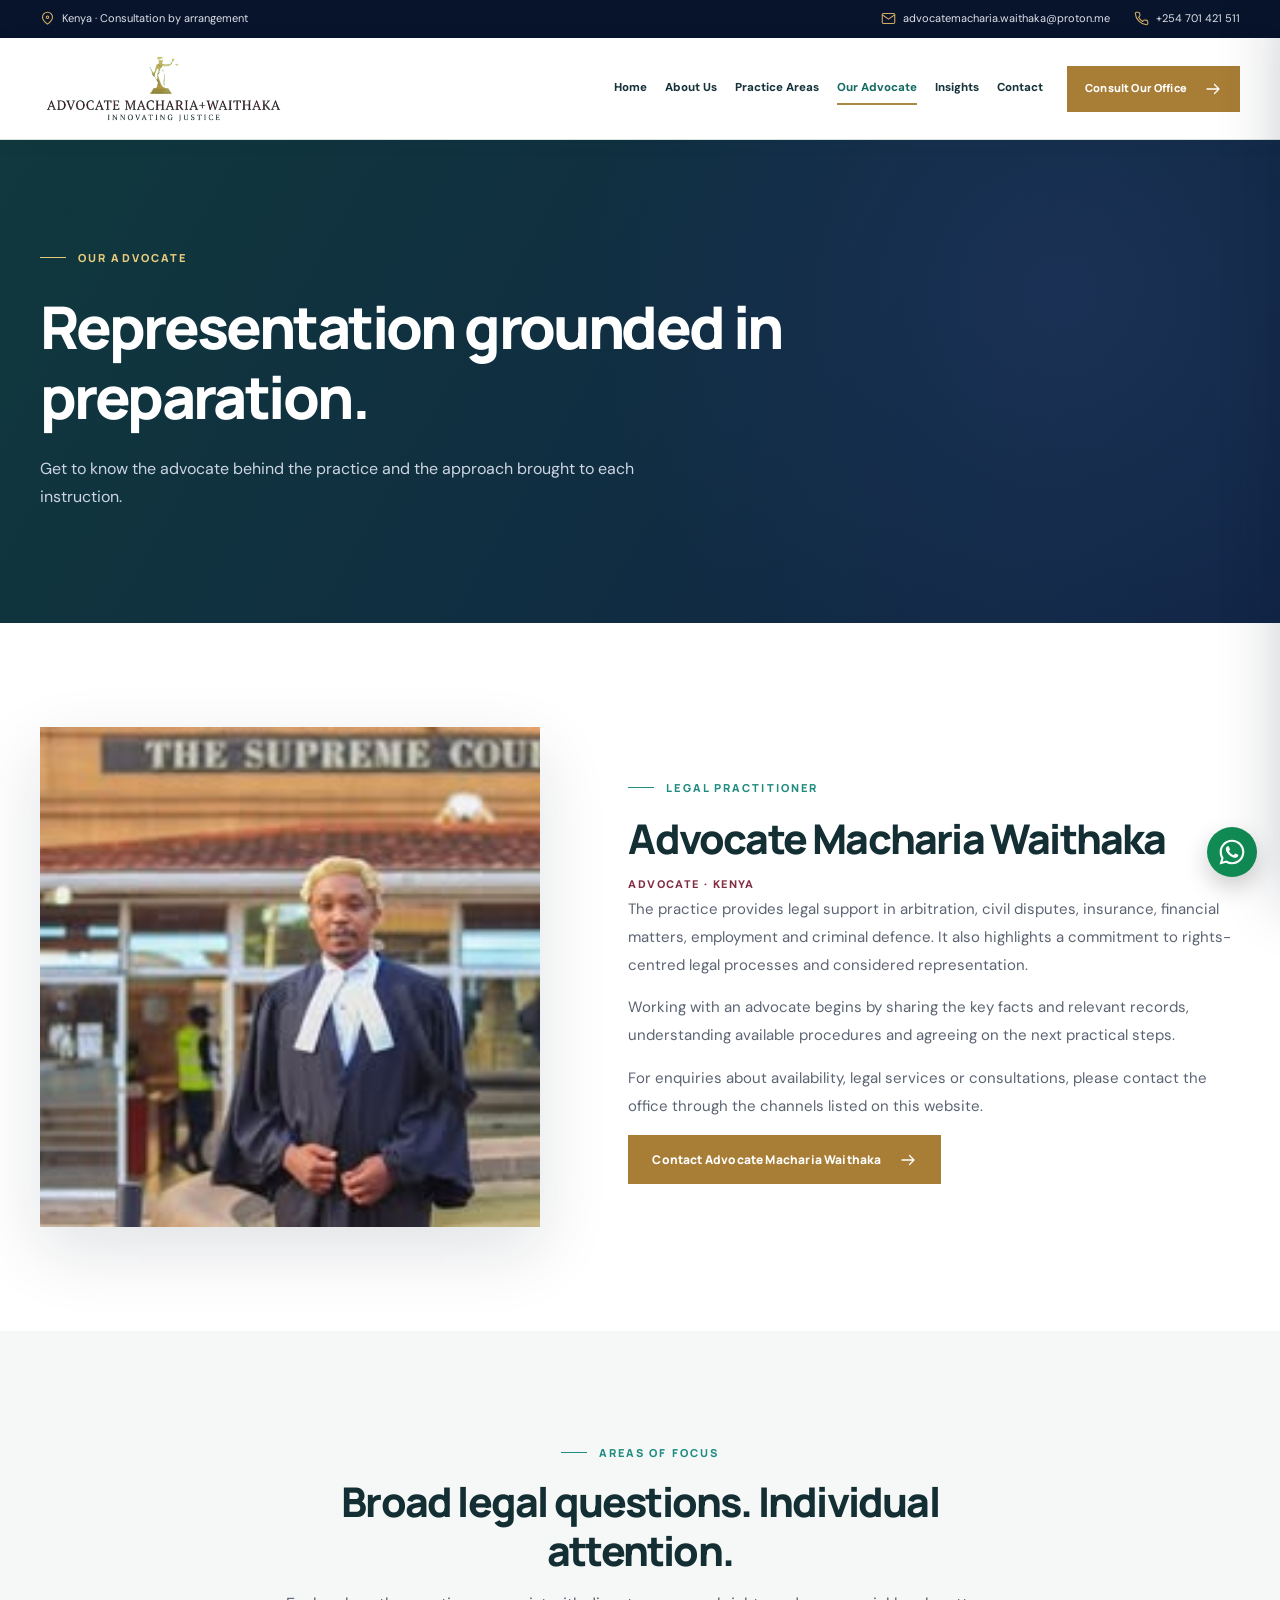
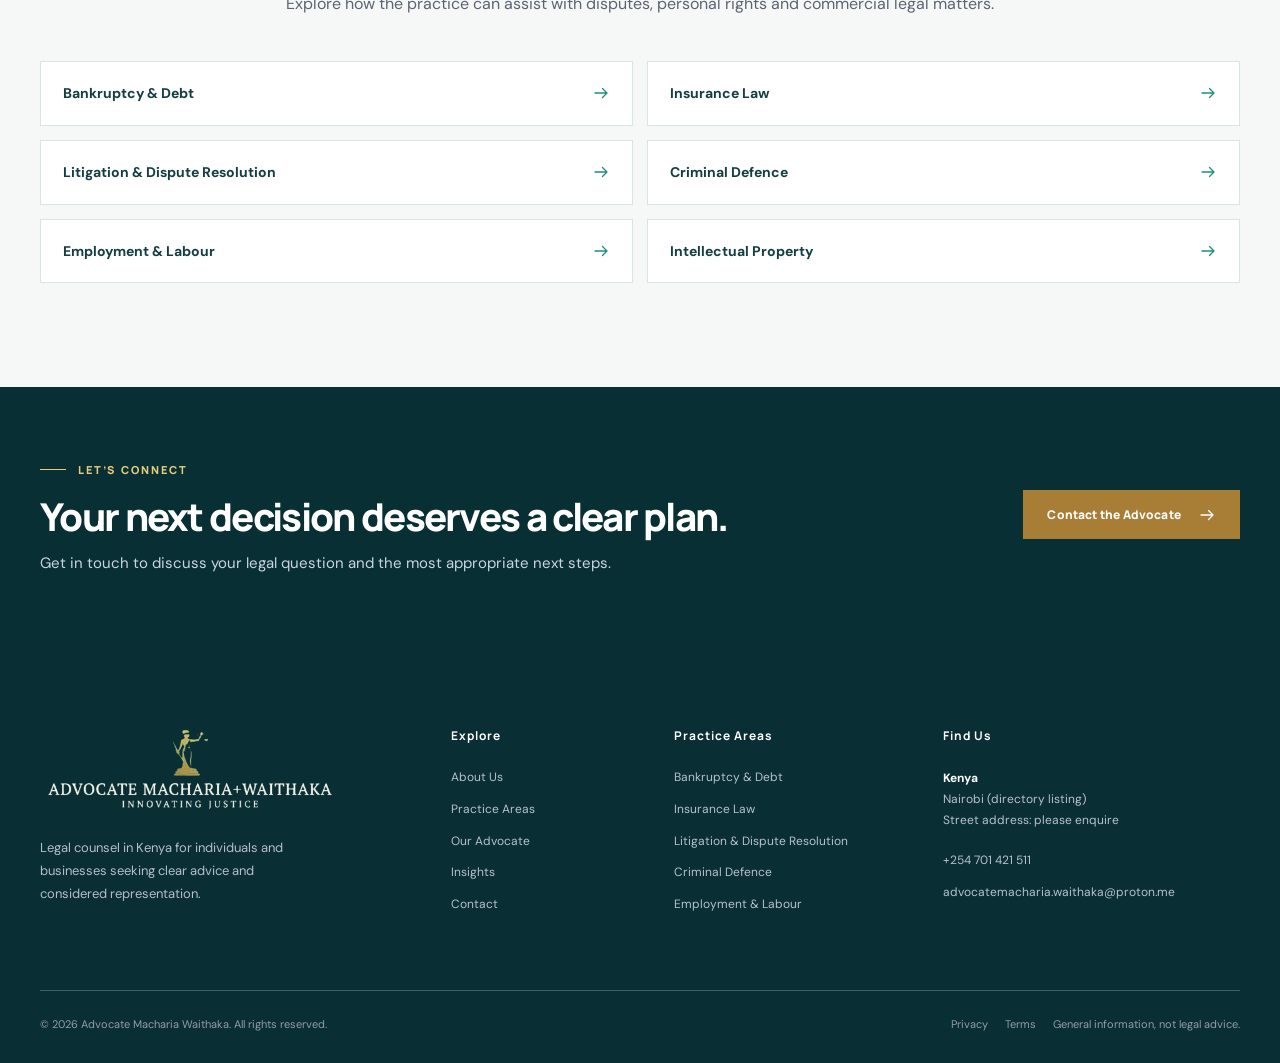
==== managing-partner/index.html @ bf0128fc "Launch Advocate Macharia Waithaka website" ====
<!doctype html>
<html lang="en-KE"><head><title>Our Advocate | Advocate Macharia Waithaka</title><meta charset="utf-8"/><meta content="width=device-width, initial-scale=1" name="viewport"/><meta content="light" name="color-scheme"/><meta content="#081637" name="theme-color"/><link href="/assets/favicon.png" rel="icon" type="image/png"/><link href="https://fonts.googleapis.com" rel="preconnect"/><link crossorigin="" href="https://fonts.gstatic.com" rel="preconnect"/><link href="https://images.pexels.com" rel="preconnect"/><link href="/assets/site.css" rel="stylesheet"/><script defer="" src="/assets/site.js"></script><meta content="Meet Advocate Macharia Waithaka and explore the approach to legal representation and client enquiries in Kenya." name="description"/><meta content="index,follow,max-image-preview:large" name="robots"/><meta content="website" property="og:type"/><meta content="Advocate Macharia Waithaka" property="og:site_name"/><meta content="Our Advocate | Advocate Macharia Waithaka" property="og:title"/><meta content="Meet Advocate Macharia Waithaka and explore the approach to legal representation and client enquiries in Kenya." property="og:description"/><meta content="https://advocate-macharia-waithaka.vercel.app/managing-partner/" property="og:url"/><meta content="https://advocate-macharia-waithaka.vercel.app/assets/macharia-logo-white-4k.jpg" property="og:image"/><meta content="summary_large_image" name="twitter:card"/><link href="https://advocate-macharia-waithaka.vercel.app/managing-partner/" rel="canonical"/><script type="application/ld+json">{"@context": "https://schema.org", "@type": "LegalService", "name": "Advocate Macharia Waithaka", "url": "https://advocate-macharia-waithaka.vercel.app/", "image": "https://advocate-macharia-waithaka.vercel.app/assets/macharia-logo-white-4k.jpg", "telephone": "+254701421511", "email": "advocatemacharia.waithaka@proton.me", "areaServed": {"@type": "Country", "name": "Kenya"}, "address": {"@type": "PostalAddress", "addressLocality": "Nairobi", "addressCountry": "KE"}, "hasOfferCatalog": {"@type": "OfferCatalog", "name": "Legal Services", "itemListElement": [{"@type": "OfferCatalog", "name": "Bankruptcy & Debt"}, {"@type": "OfferCatalog", "name": "Insurance Law"}, {"@type": "OfferCatalog", "name": "Litigation & Dispute Resolution"}, {"@type": "OfferCatalog", "name": "Criminal Defence"}, {"@type": "OfferCatalog", "name": "Employment & Labour"}, {"@type": "OfferCatalog", "name": "Intellectual Property"}]}}</script></head><body><a class="skip-link" href="#main">Skip to content</a>
<div class="topbar"><div class="container topbar-inner"><span class="topbar-address"><svg aria-hidden="true" fill="none" height="18" stroke="currentColor" stroke-linecap="round" stroke-linejoin="round" stroke-width="1.7" viewbox="0 0 24 24" width="18"><path d="M20 10c0 5-8 11-8 11S4 15 4 10a8 8 0 1 1 16 0Z"></path><circle cx="12" cy="10" r="2"></circle></svg> Kenya · Consultation by arrangement</span><div class="topbar-links"><a href="mailto:advocatemacharia.waithaka@proton.me"><svg aria-hidden="true" fill="none" height="18" stroke="currentColor" stroke-linecap="round" stroke-linejoin="round" stroke-width="1.7" viewbox="0 0 24 24" width="18"><rect height="16" rx="2" width="20" x="2" y="4"></rect><path d="m2 6 10 7L22 6"></path></svg> advocatemacharia.waithaka@proton.me</a><a href="tel:+254701421511"><svg aria-hidden="true" fill="none" height="18" stroke="currentColor" stroke-linecap="round" stroke-linejoin="round" stroke-width="1.7" viewbox="0 0 24 24" width="18"><path d="M22 16.9v3a2 2 0 0 1-2.2 2A19.5 19.5 0 0 1 2.1 4.2 2 2 0 0 1 4 2h3a2 2 0 0 1 2 1.7l.5 3a2 2 0 0 1-.6 1.8l-1.6 1.6a16 16 0 0 0 6.6 6.6l1.6-1.6a2 2 0 0 1 1.8-.6l3 .5a2 2 0 0 1 1.7 2Z"></path></svg> +254 701 421 511</a></div></div></div>
<header class="nav-shell"><div class="container nav-inner"><a aria-label="Advocate Macharia Waithaka home" class="brand" href="/"><img alt="Advocate Macharia Waithaka logo" height="1215" src="/assets/macharia-logo-transparent-4k.png" width="3840"/></a><nav aria-label="Main navigation" class="nav-links"><a class="nav-link" href="/">Home</a><a class="nav-link" href="/about/">About Us</a><a class="nav-link" href="/practice-areas/">Practice Areas</a><a aria-current="page" class="nav-link active" href="/managing-partner/">Our Advocate</a><a class="nav-link" href="/insights/">Insights</a><a class="nav-link" href="/contact/">Contact</a></nav><a class="btn btn-gold nav-cta" href="/contact/">Consult Our Office <svg aria-hidden="true" fill="none" height="18" stroke="currentColor" stroke-linecap="round" stroke-linejoin="round" stroke-width="1.7" viewbox="0 0 24 24" width="18"><path d="M4 12h16M14 6l6 6-6 6"></path></svg></a><button aria-controls="mobile-panel" aria-expanded="false" aria-label="Open menu" class="menu-open" data-mobile-open="" type="button"><svg aria-hidden="true" fill="none" height="24" stroke="currentColor" stroke-linecap="round" stroke-linejoin="round" stroke-width="1.7" viewbox="0 0 24 24" width="24"><path d="M3 6h18M3 12h18M3 18h18"></path></svg></button></div></header>
<div class="mobile-backdrop" id="mobile-backdrop"></div><nav aria-hidden="true" aria-label="Mobile navigation" class="mobile-panel" id="mobile-panel" inert=""><div class="mobile-head"><img alt="Advocate Macharia Waithaka logo" height="1215" src="/assets/macharia-logo-transparent-4k.png" width="3840"/><button aria-label="Close menu" data-mobile-close="" type="button">×</button></div><div class="mobile-links"><a class="" href="/">Home</a><a class="" href="/about/">About Us</a><a class="" href="/practice-areas/">Practice Areas</a><a aria-current="page" class="active" href="/managing-partner/">Our Advocate</a><a class="" href="/insights/">Insights</a><a class="" href="/contact/">Contact</a></div><a class="btn btn-gold mobile-cta" href="/contact/">Request a Consultation <svg aria-hidden="true" fill="none" height="18" stroke="currentColor" stroke-linecap="round" stroke-linejoin="round" stroke-width="1.7" viewbox="0 0 24 24" width="18"><path d="M4 12h16M14 6l6 6-6 6"></path></svg></a></nav><main id="main"><section class="page-hero"><div class="container"><span class="eyebrow eyebrow-light">OUR ADVOCATE</span><h1>Representation grounded in preparation.</h1><p>Get to know the advocate behind the practice and the approach brought to each instruction.</p></div></section>
<section class="section"><div class="container profile-layout"><div class="profile-photo"><img alt="Advocate Macharia Waithaka in court attire at the Supreme Court of Kenya" height="198" loading="lazy" src="/assets/advocate-court.jpg" width="200"/></div><div class="profile-body"><span class="eyebrow">LEGAL PRACTITIONER</span><h2>Advocate Macharia Waithaka</h2><span class="profile-role">ADVOCATE · KENYA</span><p>The practice provides legal support in arbitration, civil disputes, insurance, financial matters, employment and criminal defence. It also highlights a commitment to rights-centred legal processes and considered representation.</p><p>Working with an advocate begins by sharing the key facts and relevant records, understanding available procedures and agreeing on the next practical steps.</p><p>For enquiries about availability, legal services or consultations, please contact the office through the channels listed on this website.</p><a class="btn btn-gold" href="/contact/">Contact Advocate Macharia Waithaka <svg aria-hidden="true" fill="none" height="18" stroke="currentColor" stroke-linecap="round" stroke-linejoin="round" stroke-width="1.7" viewbox="0 0 24 24" width="18" xmlns="http://www.w3.org/2000/svg"><path d="M4 12h16M14 6l6 6-6 6"></path></svg></a></div></div></section>
<section class="section cream"><div class="container"><div class="section-heading centered"><span class="eyebrow">AREAS OF FOCUS</span><h2>Broad legal questions. Individual attention.</h2><p>Explore how the practice can assist with disputes, personal rights and commercial legal matters.</p></div><div class="service-pills"><a href="/practice-areas/#debt">Bankruptcy &amp; Debt <svg aria-hidden="true" fill="none" height="18" stroke="currentColor" stroke-linecap="round" stroke-linejoin="round" stroke-width="1.7" viewbox="0 0 24 24" width="18" xmlns="http://www.w3.org/2000/svg"><path d="M4 12h16M14 6l6 6-6 6"></path></svg></a><a href="/practice-areas/#insurance">Insurance Law <svg aria-hidden="true" fill="none" height="18" stroke="currentColor" stroke-linecap="round" stroke-linejoin="round" stroke-width="1.7" viewbox="0 0 24 24" width="18" xmlns="http://www.w3.org/2000/svg"><path d="M4 12h16M14 6l6 6-6 6"></path></svg></a><a href="/practice-areas/#litigation">Litigation &amp; Dispute Resolution <svg aria-hidden="true" fill="none" height="18" stroke="currentColor" stroke-linecap="round" stroke-linejoin="round" stroke-width="1.7" viewbox="0 0 24 24" width="18" xmlns="http://www.w3.org/2000/svg"><path d="M4 12h16M14 6l6 6-6 6"></path></svg></a><a href="/practice-areas/#criminal">Criminal Defence <svg aria-hidden="true" fill="none" height="18" stroke="currentColor" stroke-linecap="round" stroke-linejoin="round" stroke-width="1.7" viewbox="0 0 24 24" width="18" xmlns="http://www.w3.org/2000/svg"><path d="M4 12h16M14 6l6 6-6 6"></path></svg></a><a href="/practice-areas/#employment">Employment &amp; Labour <svg aria-hidden="true" fill="none" height="18" stroke="currentColor" stroke-linecap="round" stroke-linejoin="round" stroke-width="1.7" viewbox="0 0 24 24" width="18" xmlns="http://www.w3.org/2000/svg"><path d="M4 12h16M14 6l6 6-6 6"></path></svg></a><a href="/practice-areas/#ip">Intellectual Property <svg aria-hidden="true" fill="none" height="18" stroke="currentColor" stroke-linecap="round" stroke-linejoin="round" stroke-width="1.7" viewbox="0 0 24 24" width="18" xmlns="http://www.w3.org/2000/svg"><path d="M4 12h16M14 6l6 6-6 6"></path></svg></a></div></div></section></main><section class="closing"><div class="container closing-inner"><div><span class="eyebrow eyebrow-light">LET’S CONNECT</span><h2>Your next decision deserves a clear plan.</h2><p>Get in touch to discuss your legal question and the most appropriate next steps.</p></div><a class="btn btn-gold" href="/contact/">Contact the Advocate <svg aria-hidden="true" fill="none" height="18" stroke="currentColor" stroke-linecap="round" stroke-linejoin="round" stroke-width="1.7" viewbox="0 0 24 24" width="18" xmlns="http://www.w3.org/2000/svg"><path d="M4 12h16M14 6l6 6-6 6"></path></svg></a></div></section>
<footer class="site-footer"><div class="container"><div class="footer-grid"><div class="footer-about"><a class="footer-logo" href="/"><img alt="Advocate Macharia Waithaka logo" height="1215" loading="lazy" src="/assets/macharia-logo-footer-transparent-4k.png" width="3840"/></a><p>Legal counsel in Kenya for individuals and businesses seeking clear advice and considered representation.</p></div><div><h3>Explore</h3><div class="footer-links"><a href="/about/">About Us</a><a href="/practice-areas/">Practice Areas</a><a href="/managing-partner/">Our Advocate</a><a href="/insights/">Insights</a><a href="/contact/">Contact</a></div></div><div><h3>Practice Areas</h3><div class="footer-links"><a href="/practice-areas/#debt">Bankruptcy &amp; Debt</a><a href="/practice-areas/#insurance">Insurance Law</a><a href="/practice-areas/#litigation">Litigation &amp; Dispute Resolution</a><a href="/practice-areas/#criminal">Criminal Defence</a><a href="/practice-areas/#employment">Employment &amp; Labour</a></div></div><div><h3>Find Us</h3><address><strong>Kenya</strong><br/>Nairobi (directory listing)<br/>Street address: please enquire</address><div class="footer-links footer-contact"><a href="tel:+254701421511">+254 701 421 511</a><a href="mailto:advocatemacharia.waithaka@proton.me">advocatemacharia.waithaka@proton.me</a></div></div></div><div class="footer-bottom"><span>© 2026 Advocate Macharia Waithaka. All rights reserved.</span><div><a href="/privacy/">Privacy</a><a href="/terms/">Terms</a><span>General information, not legal advice.</span></div></div></div></footer>
<button aria-label="Back to top" class="scroll-top" title="Back to top" type="button">↑</button><a aria-label="Chat with Advocate Macharia Waithaka on WhatsApp at +254 701 421 511" class="floating-whatsapp" href="https://wa.me/254701421511?text=Hello%20Advocate%20Macharia%20Waithaka%2C%20I%20would%20like%20to%20enquire%20about%20legal%20services." rel="noopener noreferrer" target="_blank" title="Chat on WhatsApp"><svg aria-hidden="true" focusable="false" role="img" viewbox="0 0 32 32" xmlns="http://www.w3.org/2000/svg"><path d="M16 .8C7.61.8.8 7.59.8 15.98c0 2.69.7 5.31 2.03 7.62L.7 31.3l7.91-2.08a15.15 15.15 0 0 0 7.37 1.88h.01c8.38 0 15.2-6.82 15.2-15.2 0-4.06-1.58-7.88-4.46-10.76A15.07 15.07 0 0 0 16 .8Zm0 27.73a12.54 12.54 0 0 1-6.39-1.75l-.46-.27-4.7 1.23 1.25-4.58-.3-.47a12.5 12.5 0 0 1-1.93-6.7C3.47 9.08 9.08 3.47 16 3.47a12.45 12.45 0 0 1 8.87 3.68 12.48 12.48 0 0 1 3.67 8.86c0 6.91-5.62 12.52-12.54 12.52Zm6.88-9.38c-.38-.19-2.23-1.1-2.58-1.23-.34-.13-.59-.19-.84.19s-.96 1.23-1.18 1.49-.44.29-.82.1a10.32 10.32 0 0 1-3.04-1.88 11.39 11.39 0 0 1-2.1-2.61c-.22-.38-.02-.58.16-.77.17-.17.38-.44.57-.66s.25-.38.38-.63.06-.47-.03-.66c-.1-.19-.85-2.04-1.16-2.8-.3-.74-.61-.64-.84-.65l-.71-.01c-.25 0-.66.1-1.01.47-.34.38-1.32 1.29-1.32 3.13s1.35 3.63 1.54 3.88c.19.25 2.65 4.04 6.42 5.66.9.39 1.61.62 2.16.79.91.29 1.74.25 2.4.15.73-.11 2.23-.91 2.55-1.79.32-.88.32-1.64.22-1.79-.1-.16-.35-.25-.72-.44Z" fill="currentColor"></path></svg><span aria-hidden="true" class="whatsapp-tooltip">WhatsApp Us</span></a></body></html>
---- assets/site.css ----
@import url('https://fonts.googleapis.com/css2?family=DM+Sans:wght@400;500;600;700&family=Manrope:wght@400;500;600;700;800&display=swap');
:root{--navy:#10383d;--navy-deep:#082f33;--navy-soft:#15464a;--gold:#238f84;--gold-light:#e0bf6f;--red:#822d43;--ink:#17333b;--body:#5c6473;--line:#E9E1E4;--cream:#f3f8f6;--white:#fff;--shadow:0 24px 65px rgba(11,22,44,.12)}
*,*::before,*::after{box-sizing:border-box}html{scroll-behavior:smooth;scroll-padding-top:110px}body{margin:0;background:#fff;color:var(--ink);font:400 15px/1.78 'DM Sans',Arial,sans-serif;-webkit-font-smoothing:antialiased}body.nav-open{overflow:hidden}img{max-width:100%;display:block}button,input,textarea,select{font:inherit}button{cursor:pointer}a{color:inherit;text-decoration:none}::selection{background:#F1D5DC;color:#091637}:focus-visible{outline:3px solid #b19351;outline-offset:4px}.container{width:min(100% - 72px,1200px);margin-inline:auto}.skip-link{position:absolute;top:-100px;left:10px;z-index:1000;color:#fff;background:var(--navy);padding:9px 17px}.skip-link:focus{top:8px}h1,h2,h3,h4,p{margin-top:0}h1,h2,h3{font-family:Manrope,Arial,sans-serif;letter-spacing:-.044em;line-height:1.2}h1{font-size:clamp(44px,5.1vw,74px);font-weight:800}h2{font-size:clamp(30px,3.2vw,48px);font-weight:800}h3{font-size:clamp(17px,1.65vw,23px)}p{color:var(--body)}.centered{text-align:center}.section{padding:104px 0}.cream{background:var(--cream)}.section-heading{margin-bottom:42px;max-width:770px}.section-heading.centered{margin-inline:auto}.section-heading h2{margin:15px 0 15px}.section-heading p{margin:0;font-size:16px;line-height:1.78}.eyebrow{display:inline-flex;align-items:center;gap:12px;color:var(--gold);font-size:11px;font-family:Manrope,Arial,sans-serif;font-weight:800;letter-spacing:2.1px;text-transform:uppercase;line-height:1.55}.eyebrow::before{content:"";width:26px;flex:0 0 26px;height:1px;background:currentColor}.eyebrow-light{color:var(--gold-light)}.accent-line{width:57px;height:3px;background:var(--gold);margin:24px 0}.btn{display:inline-flex;align-items:center;justify-content:center;gap:17px;padding:14px 23px;min-height:49px;font-size:12px;font-weight:800;letter-spacing:.015em;font-family:Manrope,Arial,sans-serif;line-height:1.3;text-align:center;border:1px solid transparent;transition:background .2s,transform .2s,border-color .2s;white-space:normal}.btn:hover{transform:translateY(-2px)}.btn svg{flex:none}.btn-gold{background:#822d43;border-color:#822d43;color:#fff}.btn-gold:hover{background:#612339;border-color:#612339;color:#fff}.btn-navy{color:#fff;background:var(--navy);border-color:var(--navy)}.btn-navy:hover{background:#183766}.btn-outline{border-color:#fff9;color:#fff;background:#ffffff08}.btn-outline:hover{background:#ffffff1d}.text-link{display:inline-flex;align-items:center;gap:13px;color:#061945;font-size:12px;font-weight:800;font-family:Manrope,Arial,sans-serif;border-bottom:1px solid var(--gold);padding-bottom:6px}.text-link:hover{color:#822d43}.text-link svg{width:16px}.section-action{margin-top:38px}
/* Reference site navigation: restrained utility bar, white main navigation */
.topbar{background:#07142b;color:#e0e2ea;font-size:11px}.topbar-inner{min-height:38px;display:flex;justify-content:space-between;align-items:center;gap:18px}.topbar-address,.topbar-links,.topbar-links a{display:inline-flex;align-items:center;gap:7px}.topbar svg{height:15px;width:15px;color:#d5ac64}.topbar-links{gap:24px}.topbar-links a:hover{color:#d5ac64}.nav-shell{position:sticky;top:0;background:#fff;z-index:80;box-shadow:0 2px 20px #10383d0e}.nav-inner{min-height:101px;display:flex;align-items:center;gap:24px}.brand{display:flex;align-items:center;flex:0 0 260px;width:260px}.brand img{width:260px;height:auto;max-height:80px;object-fit:contain}.nav-links{display:flex;gap:18px;margin-left:auto;align-items:center}.nav-link{font-size:11.5px;font-weight:800;color:#17333b;white-space:nowrap;position:relative;padding:12px 0}.nav-link::after{content:"";position:absolute;bottom:6px;left:0;right:100%;height:2px;background:var(--gold);transition:right .2s}.nav-link.active::after,.nav-link:hover::after{right:0}.nav-link.active{color:#822d43}.nav-cta{padding:13px 17px;min-height:44px;white-space:nowrap;font-size:11px}.menu-open{display:none;background:transparent;border:1px solid #e3e3e3;color:var(--navy);width:44px;height:44px;align-items:center;justify-content:center;margin-left:auto}.mobile-backdrop{position:fixed;inset:0;background:#07142bb3;z-index:85;visibility:hidden;opacity:0;transition:opacity .2s,visibility .2s}.mobile-backdrop.visible{opacity:1;visibility:visible}.mobile-panel{position:fixed;right:0;top:0;bottom:0;z-index:90;display:block;width:min(89vw,380px);padding:24px;background:white;overflow-y:auto;transform:translateX(105%);box-shadow:-15px 0 60px #07142b3d;transition:transform .23s}.mobile-panel.open{transform:translateX(0)}.mobile-head{display:flex;align-items:center;justify-content:space-between;gap:12px;padding-bottom:25px;border-bottom:1px solid var(--line)}.mobile-head img{width:175px;height:auto}.mobile-head button{background:#F7EFF1;border:0;color:var(--navy);font-size:26px;line-height:1;width:39px;height:39px}.mobile-links{display:flex;flex-direction:column;margin:14px 0 27px}.mobile-links a{padding:13px 3px;border-bottom:1px solid #efeee9;font-size:14px;font-weight:700}.mobile-cta{width:100%}
/* Full-bleed image, overlaid text: matches original Were reference hero */
.hero{min-height:665px;background:#07152c;color:#fff;position:relative;isolation:isolate;display:flex;align-items:center;overflow:hidden}.hero::before{content:"";position:absolute;z-index:-2;inset:0;background-image:linear-gradient(90deg,rgba(5,14,32,.98) 0%,rgba(6,16,36,.94) 31%,rgba(7,19,41,.79) 57%,rgba(5,14,31,.15) 100%),var(--hero-image);background-position:center;background-size:cover}.hero::after{content:"";position:absolute;z-index:-1;inset:0;background:linear-gradient(0deg,rgba(4,12,30,.39),transparent 24%)}.hero-inner{width:min(100% - 72px,1200px);padding:88px 0 119px}.hero-copy{max-width:725px}.hero h1{color:#fff;margin:24px 0 27px;line-height:1.15}.hero h1 em{color:var(--gold-light);font-style:normal}.hero-copy p{color:#d7dce6;max-width:570px;font-size:16px;line-height:1.85}.hero-actions{display:flex;gap:14px;flex-wrap:wrap;margin-top:34px}.hero-bottom{position:absolute;left:0;right:0;bottom:0;color:#e8eaf0;border-top:1px solid #fff3}.hero-bottom-inner{min-height:60px;display:flex;align-items:center;justify-content:space-between;gap:20px}.hero-notes{display:flex;align-items:center;gap:28px;font-size:11px}.hero-notes span{display:flex;align-items:center;gap:9px}.hero-notes span::before{content:"";height:6px;width:6px;background:var(--gold-light);border-radius:50%}.scroll-cue{font-weight:700;letter-spacing:1.4px;font-size:10px;white-space:nowrap}
/* Reference intro portrait treatment */
.intro-grid{display:grid;grid-template-columns:minmax(0,1fr) minmax(0,1fr);gap:90px;align-items:center}.intro-picture{position:relative;min-width:0}.intro-picture>img{width:100%;height:auto;aspect-ratio:1/1;object-fit:cover;object-position:center 18%;box-shadow:var(--shadow)}.intro-picture::before{content:"";position:absolute;border-top:9px solid #e2ebe6;border-left:9px solid #e2ebe6;left:-25px;top:-24px;height:105px;width:105px;pointer-events:none;z-index:1}.picture-stamp{position:absolute;right:-22px;bottom:-22px;background:var(--navy);padding:23px 27px;color:white;box-shadow:var(--shadow);display:flex;flex-direction:column;line-height:1.3;min-width:164px}.picture-stamp small{font-size:10px;color:var(--gold-light);letter-spacing:2px;font-weight:700}.picture-stamp strong{font:800 30px Manrope,Arial,sans-serif;margin:5px 0}.picture-stamp span{font-size:10px;color:#d6ddea}.intro-copy h2{margin:18px 0 0}.intro-copy h3{color:var(--navy);margin-bottom:14px}.intro-copy p{line-height:1.85;margin-bottom:16px}.intro-copy blockquote{font:600 16px/1.7 Manrope,Arial,sans-serif;border-left:3px solid var(--gold);padding:12px 0 12px 23px;margin:25px 0;color:#263b5e}
/* Image-led practice cards: no image stretching */
.practice-grid{display:grid;grid-template-columns:repeat(3,minmax(0,1fr));gap:23px}.practice-card{height:340px;min-width:0;overflow:hidden;position:relative;background:#122242;display:block;color:#fff}.practice-card>img{position:absolute;inset:0;width:100%;height:100%;object-fit:cover;object-position:center;transition:transform .35s ease}.practice-card:hover>img{transform:scale(1.055)}.practice-shade{position:absolute;inset:0;background:linear-gradient(180deg,#07142b0a 15%,#07142bd5 70%,#07142bee 100%)}.practice-card-text{position:absolute;bottom:0;left:0;right:0;padding:27px 27px 25px}.card-number{font-size:10px;letter-spacing:2.2px;color:var(--gold-light);font-weight:700}.practice-card h3{font-size:19px;color:white;margin:9px 0 7px}.practice-card p{font-size:12px;line-height:1.5;color:#e3e8f0;max-width:285px;margin-bottom:0}.card-arrow{position:absolute;bottom:27px;right:24px}.card-arrow svg{width:19px;height:19px;color:#d5ac64}
.purpose-grid{display:grid;grid-template-columns:1fr 1.08fr;gap:95px;align-items:start}.purpose-grid h2{margin:18px 0 23px}.purpose-grid>div>p{font-size:16px;max-width:440px}.value-grid{display:grid;grid-template-columns:1fr 1fr;gap:32px 40px}.value-grid>div{border-top:1px solid var(--line);padding-top:16px}.value-grid span,.three-values span{font-size:12px;color:var(--gold);font-weight:800;letter-spacing:2px}.value-grid h3{margin:10px 0 8px;font-size:17px}.value-grid p{font-size:13px;line-height:1.7}.two-column{display:grid;grid-template-columns:minmax(0,1fr) minmax(0,1fr);gap:80px;align-items:center}.two-column>div{min-width:0}.two-column h2{margin:17px 0 23px}.two-column p{font-size:15px;line-height:1.9}.two-column .btn{margin-top:15px}.section-navy{background:var(--navy);color:#fff}.section-navy h2{color:#fff}.section-navy p{color:#d4dce9}.decorative-photo,.picture-frame{width:100%;overflow:hidden}.decorative-photo img{width:100%;height:auto;aspect-ratio:6/4;object-fit:cover}.picture-frame img{width:100%;height:auto;aspect-ratio:1.19/1;object-fit:cover}.insight-grid{display:grid;grid-template-columns:repeat(3,minmax(0,1fr));gap:25px}.insight-card{min-width:0;border:1px solid #e7e5e0;background:white;padding:26px}.insight-image{display:block;overflow:hidden;background:#e4e4e0}.insight-image img{width:100%;height:auto;aspect-ratio:4/3;object-fit:cover;object-position:center;transition:transform .3s}.insight-image:hover img{transform:scale(1.04)}.insight-copy{padding-top:17px}.overline{font-family:Manrope,Arial,sans-serif;font-size:10px;letter-spacing:1.8px;color:#822d43;font-weight:800}.insight-copy h3{font-size:20px;margin:23px 0 12px;line-height:1.35}.insight-copy h3 a:hover{color:#612339}.insight-copy p{font-size:13px;line-height:1.8;min-height:53px}.insight-copy .text-link{margin-top:9px}
/* Inner pages */
.page-hero{background:radial-gradient(circle at 83% 32%,#1a3155 0%,transparent 42%),linear-gradient(120deg,#10383d,#102345);color:white;padding:100px 0 95px}.page-hero h1{max-width:830px;font-size:clamp(40px,4.6vw,64px);margin:25px 0 22px}.page-hero p{color:#cdd5e3;max-width:630px;font-size:16px}.three-values{display:grid;grid-template-columns:repeat(3,minmax(0,1fr));gap:24px}.three-values article{background:#fff;padding:32px;min-width:0;border:1px solid var(--line)}.three-values h3{margin:15px 0 10px}.three-values p{font-size:13px}.reverse{direction:rtl}.reverse>*{direction:ltr}.jump-chips{display:flex;gap:12px;flex-wrap:wrap;justify-content:center;margin-top:35px}.jump-chips a{border:1px solid #DED6DA;color:#1b2c4d;font-size:12px;font-weight:700;padding:8px 13px}.jump-chips a:hover{background:var(--navy);color:white}.practice-detail{padding:85px 0;scroll-margin-top:115px}.detail-grid{display:grid;grid-template-columns:minmax(0,1fr) minmax(0,1fr);align-items:center;gap:80px}.detail-grid.reverse{direction:rtl}.detail-grid.reverse>*{direction:ltr}.detail-photo img{width:100%;height:auto;aspect-ratio:5/4;object-fit:cover;object-position:center}.detail-copy h2{margin:16px 0 15px}.detail-copy h3{font-size:18px;font-weight:700;letter-spacing:-.018em;margin-bottom:16px;color:#26446a}.detail-copy>p{line-height:1.8}.detail-topics{font-size:12px;font-weight:700;color:#743848;border-left:3px solid var(--gold);padding-left:17px;margin:25px 0!important}.profile-layout{display:grid;grid-template-columns:.9fr 1.1fr;gap:88px;align-items:center}.profile-photo{position:relative}.profile-photo>img{width:100%;height:auto;aspect-ratio:1/1;object-fit:cover;box-shadow:var(--shadow)}.profile-body h2{margin:18px 0 6px}.profile-role{font-weight:800;font-size:11px;letter-spacing:1.4px;color:#822d43}.profile-body p{line-height:1.85}.team-grid{display:grid;grid-template-columns:repeat(3,minmax(0,1fr));gap:24px}.team-grid article{text-align:center;background:#fff;border:1px solid var(--line);padding:35px 22px}.initials{margin:0 auto 19px;border-radius:50%;width:79px;height:79px;background:#e4edf8;color:#09254b;display:grid;place-items:center;font:800 24px Manrope,Arial,sans-serif}.team-grid article:nth-child(2) .initials{background:#F9E5EA;color:#822d43}.team-grid article:nth-child(3) .initials{background:#f6e1e5;color:#7c213a}.team-grid h3{margin:0;font-size:18px}.team-grid span{font-size:11px;text-transform:uppercase;letter-spacing:1.4px;color:#8D5160}.guide-article{padding:42px 46px;background:#fff;margin:0 auto 25px;scroll-margin-top:120px;max-width:900px}.guide-article h2{font-size:30px;margin:13px 0 24px}.guide-article p{line-height:1.9}.contact-grid{display:grid;grid-template-columns:.85fr 1.15fr;gap:75px;align-items:start}.contact-copy h2{margin:17px 0 19px}.contact-copy p{margin-bottom:30px}.contact-line{display:flex;gap:16px;border-top:1px solid var(--line);padding:18px 0;align-items:flex-start}.contact-line>svg{color:#822d43;flex:none;margin-top:5px}.contact-line>div{display:flex;flex-direction:column;gap:4px;min-width:0}.contact-line strong{font-size:12px;text-transform:uppercase;letter-spacing:.8px}.contact-line a,.contact-line span{font-size:14px;overflow-wrap:anywhere}.contact-line a:hover{color:#822d43}.contact-form-shell{background:var(--cream);border:1px solid #dfe9e5;padding:35px}.contact-form-shell h3{font-size:26px;margin-bottom:6px}.contact-form-shell>p{font-size:13px}.contact-form-shell form{margin-top:22px}.contact-form-shell label{display:flex;flex-direction:column;font-size:12px;font-weight:700;gap:6px;margin-bottom:16px}.contact-form-shell input,.contact-form-shell select,.contact-form-shell textarea{border:1px solid #dcdedb;background:white;min-width:0;width:100%;padding:12px 13px;outline:none;border-radius:0;color:var(--ink)}.contact-form-shell textarea{resize:vertical}.contact-form-shell input:focus,.contact-form-shell textarea:focus,.contact-form-shell select:focus{border-color:var(--gold);box-shadow:0 0 0 2px #822d4322}.form-grid{display:grid;grid-template-columns:repeat(2,minmax(0,1fr));gap:15px}.honeypot{position:absolute;width:1px;height:1px;overflow:hidden;opacity:0;pointer-events:none}.contact-form-shell #form-status{font-size:12px;margin-top:14px;color:#465977}.office-grid{display:grid;grid-template-columns:repeat(2,minmax(0,1fr));gap:25px}.office-card{background:#fff;border:1px solid var(--line);padding:36px;min-width:0}.office-card h3{margin:17px 0}.office-card p{display:flex;align-items:flex-start;gap:10px;font-size:14px;min-height:75px}.office-card p svg{flex:0 0 18px;margin-top:4px}.legal-copy{max-width:850px}.legal-copy h2{margin-bottom:28px}.legal-copy h3{margin-top:30px}.legal-copy a{color:#822d43;text-decoration:underline}
/* Footer and the lone circular floating contact control */
.closing{background:#082f33;color:white;padding:65px 0}.closing-inner{display:flex;gap:30px;align-items:center;justify-content:space-between}.closing h2{font-size:clamp(28px,3vw,40px);margin:15px 0 10px;color:white}.closing p{color:#ccd4e3;margin:0}.closing .btn{flex:none}.site-footer{background:#0a3036;color:#d1d7e1;padding:80px 0 0}.footer-grid{display:grid;grid-template-columns:1.4fr .67fr .85fr 1.15fr;gap:50px;padding-bottom:72px}.footer-logo{max-width:300px;display:block;margin-bottom:19px;background:transparent!important;border:none!important;padding:0!important}.footer-logo img{width:100%;height:auto;object-fit:contain;background:transparent}.footer-about p{font-size:13px;color:#b5bdcc;max-width:280px}.site-footer h3{font:700 12px Manrope,Arial,sans-serif;letter-spacing:1px;color:white;margin:5px 0 24px}.footer-links{display:flex;flex-direction:column;gap:12px}.footer-links a{color:#b8c0d0;font-size:12px;line-height:1.65}.footer-links a:hover,.footer-bottom a:hover{color:var(--gold-light)}.site-footer address{font-style:normal;font-size:12px;color:#b8c0d0;line-height:1.75}.site-footer address strong{color:#fff}.footer-contact{margin-top:20px}.footer-bottom{padding:24px 0 28px;display:flex;justify-content:space-between;align-items:center;gap:20px;border-top:1px solid #ffffff27;color:#929bab;font-size:11px}.footer-bottom>div{display:flex;align-items:center;gap:17px;flex-wrap:wrap}.floating-contact{position:fixed;right:23px;bottom:23px;z-index:60;display:grid;place-items:center;background:#118b54;color:#fff;border-radius:50%;width:50px;height:50px;box-shadow:0 10px 25px #0003;transition:transform .2s}.floating-contact:hover{transform:translateY(-4px)}.floating-contact svg{width:26px;height:26px}.whatsapp-tooltip{position:absolute;right:69px;white-space:nowrap;border-radius:5px;background:#09234b;color:white;padding:8px 10px;font-size:11px;font-weight:700;opacity:0;visibility:hidden;transition:opacity .2s;pointer-events:none}.floating-contact:hover .whatsapp-tooltip,.floating-contact:focus-visible .whatsapp-tooltip{opacity:1;visibility:visible}.scroll-top{position:fixed;right:27px;bottom:84px;z-index:55;border:1px solid #ECE3E6;background:#fff;color:var(--navy);width:40px;height:40px;display:none;place-items:center;box-shadow:0 6px 25px #0002}.scroll-top.show{display:grid}
@media(max-width:1200px){.nav-inner{gap:15px}.brand,.brand img{width:220px;flex-basis:220px}.nav-links{gap:13px}.nav-cta{padding:12px}.intro-grid{gap:55px}.footer-grid{gap:29px}}
@media(max-width:1050px){.nav-links,.nav-cta{display:none}.menu-open{display:flex}.nav-inner{min-height:76px}.brand,.brand img{width:228px;flex-basis:228px}.footer-grid{grid-template-columns:1.2fr 1fr 1fr;gap:35px}.footer-grid>div:last-child{grid-column:1/-1;display:grid;grid-template-columns:1fr 1fr;gap:15px}.footer-grid>div:last-child h3{grid-column:1/-1;margin-bottom:0}.footer-contact{margin:0}.intro-grid,.two-column,.detail-grid{gap:45px}.contact-grid{gap:35px}}
@media(max-width:850px){.container{width:min(100% - 46px,1200px)}.section{padding:78px 0}.hero-inner{width:min(100% - 46px,1200px);padding:84px 0 105px}.hero{min-height:610px}.hero-bottom-inner{min-height:65px}.scroll-cue{display:none}.hero-notes{flex-wrap:wrap;gap:6px 20px}.intro-grid,.two-column,.purpose-grid,.profile-layout,.contact-grid{grid-template-columns:1fr;gap:45px}.intro-picture{max-width:510px}.intro-picture>img{max-height:540px}.purpose-grid{gap:25px}.practice-grid{grid-template-columns:repeat(2,minmax(0,1fr))}.insight-grid{grid-template-columns:repeat(2,minmax(0,1fr))}.insight-card:last-child{grid-column:1/-1;max-width:470px;margin-inline:auto}.detail-grid{grid-template-columns:1fr;gap:30px}.detail-grid.reverse{direction:ltr}.detail-photo img{max-height:420px}.profile-photo{max-width:500px}.reverse{direction:ltr}.three-values{grid-template-columns:1fr 1fr}.office-grid{grid-template-columns:1fr}.office-card p{min-height:0}.page-hero{padding:80px 0}.closing-inner{align-items:flex-start;flex-direction:column}.footer-grid{grid-template-columns:1fr 1fr}.footer-grid>div:last-child{grid-column:auto;display:block}.footer-grid>div:last-child h3{margin-bottom:20px}.footer-contact{margin-top:19px}}
@media(max-width:600px){.container{width:min(100% - 36px,1200px)}h1{font-size:clamp(38px,10vw,53px)}h2{font-size:clamp(28px,7vw,39px)}.topbar{display:none}.nav-inner{min-height:70px}.brand,.brand img{width:205px;flex-basis:205px}.hero{min-height:610px}.hero::before{background-image:linear-gradient(90deg,rgba(5,14,32,.96),rgba(6,16,36,.89) 48%,rgba(7,19,41,.58)),var(--hero-image);background-position:60% center}.hero-inner{width:min(100% - 36px,1200px);padding:66px 0 160px}.hero h1{margin:18px 0 19px}.hero-copy p{font-size:14px;line-height:1.8}.hero-actions{gap:11px}.hero-actions .btn{font-size:11px;width:100%;max-width:300px}.hero-notes{font-size:10px;gap:9px 14px}.hero-bottom-inner{min-height:87px}.intro-grid{gap:48px}.intro-picture::before{left:-12px;top:-14px;height:70px;width:70px;border-width:6px}.picture-stamp{right:0;bottom:-21px;padding:15px 20px;min-width:130px}.picture-stamp strong{font-size:25px}.section{padding:68px 0}.section-heading{margin-bottom:30px}.practice-grid,.insight-grid,.three-values,.team-grid{grid-template-columns:1fr;gap:15px}.practice-card{height:315px}.insight-card{padding:19px}.insight-card:last-child{max-width:none;grid-column:auto}.insight-image img{aspect-ratio:4/3}.insight-copy h3{font-size:19px;margin-top:16px}.insight-copy p{min-height:0}.value-grid{gap:20px}.detail-grid{gap:23px}.practice-detail{padding:65px 0}.detail-photo img{aspect-ratio:1.15/1}.page-hero{padding:70px 0}.page-hero h1{font-size:clamp(36px,9vw,52px)}.profile-photo{max-width:100%}.form-grid{grid-template-columns:1fr;gap:0}.contact-form-shell{padding:22px}.guide-article{padding:26px 22px}.guide-article h2{font-size:25px}.closing{padding:54px 0}.footer-grid{grid-template-columns:1fr 1fr;gap:30px 22px;padding-bottom:40px}.footer-about{grid-column:1/-1}.footer-grid>div:last-child{grid-column:1/-1}.footer-bottom{flex-direction:column;align-items:start}.floating-contact{width:60px;height:60px;right:15px;bottom:15px}.floating-contact svg{width:31px;height:31px}.scroll-top{right:23px;bottom:88px}.whatsapp-tooltip{display:none}}
@media(max-width:390px){.brand,.brand img{width:183px;flex-basis:183px}.container{width:min(100% - 30px,1200px)}.hero-actions .btn{max-width:none}.value-grid{grid-template-columns:1fr}.nav-inner{gap:10px}.footer-grid{grid-template-columns:1fr}.footer-about,.footer-grid>div:last-child{grid-column:auto}.practice-card{height:296px}}
@media(prefers-reduced-motion:reduce){html{scroll-behavior:auto}*,*::before,*::after{transition-duration:0s!important;animation-duration:0s!important}}

/* Macharia Waithaka: logo-derived turquoise, burgundy and antique-gold accents */
:root{--navy:#10383d;--navy-deep:#072a2f;--navy-soft:#195256;--gold:#218c80;--gold-light:#d7bd6d;--red:#84283e;--ink:#142f34;--cream:#f5f8f6}
.btn-gold{background:#a87d36;border-color:#a87d36;color:#fff}.btn-gold:hover{background:#8c682b;border-color:#8c682b}
.nav-link.active,.text-link{color:#166b64}.nav-link::after,.accent-line,.hero-notes span::before{background:#ac8748}
.hero em{color:#f0d38e}.eyebrow{color:#218c80}.eyebrow-light{color:#e8cc7c}
.intro-picture::before{border-color:#c9dcd5}.picture-stamp{background:#103d40}
.nav-shell{border-bottom:1px solid #d8e5dd}.site-footer{background:#092f35}.footer-bottom{border-color:#396368}
.footer-logo img{max-height:130px;object-fit:contain;object-position:left}
.floating-whatsapp{position:fixed;right:23px;bottom:23px;z-index:60;width:50px;height:50px;background:#118b54;border-radius:50%;display:grid;place-items:center;box-shadow:0 10px 25px rgba(0,0,0,.20);transition:transform .2s ease;color:#fff}
.floating-whatsapp:hover{transform:translateY(-4px)}.floating-whatsapp svg{width:26px;height:26px;color:#fff}
.floating-whatsapp .whatsapp-tooltip{right:74px;white-space:nowrap}
@media(max-width:600px){.floating-whatsapp{width:60px;height:60px;right:15px;bottom:15px}.floating-whatsapp svg{width:33px;height:33px}.scroll-top{bottom:90px}}
/* Keep images proportional: never distort the portraits or photographic cards */
.intro-picture>img,.profile-photo>img,.detail-photo img,.insight-image img,.decorative-photo img,.picture-frame img{width:100%;height:auto;object-fit:cover}
.practice-card>img{width:100%;height:100%;object-fit:cover}
.brand{flex-basis:285px;width:285px}.brand img{max-width:285px;width:100%;max-height:78px;object-fit:contain;object-position:left}
.mobile-head img{width:235px;max-height:90px;object-fit:contain}
@media(max-width:1180px){.brand{flex-basis:235px;width:235px}.brand img{max-width:235px}}
@media(max-width:950px){.brand{flex-basis:260px;width:260px}.brand img{max-width:260px}}
@media(max-width:420px){.brand{flex-basis:210px;width:210px}.brand img{max-width:210px}.hero-notes span:nth-child(n+2){display:none}}
@media(prefers-reduced-motion:reduce){.floating-whatsapp{transition:none}}

/* Layout-specific components and phone/tablet safeguards */
.values-grid{display:grid;grid-template-columns:repeat(2,minmax(0,1fr));gap:24px}
.values-grid>div{border-top:1px solid #d7e5df;padding:25px 0 5px;min-width:0}
.values-grid strong{display:block;font:800 13px Manrope,Arial,sans-serif;color:#b68b45;margin-bottom:9px}
.values-grid h3{font-size:19px;margin:0 0 10px}.values-grid p{font-size:14px}
.service-pills{display:grid;grid-template-columns:repeat(2,minmax(0,1fr));gap:14px}
.service-pills a{display:flex;align-items:center;justify-content:space-between;gap:14px;border:1px solid #d5e7df;background:#fff;padding:19px 22px;font-size:14px;font-weight:700;color:#133e42;transition:border-color .2s}
.service-pills a:hover{border-color:#218c80}.service-pills svg{flex-shrink:0;color:#218c80}
.contact-layout{display:grid;grid-template-columns:minmax(0,1fr) minmax(0,1fr);gap:74px;align-items:start}
.contact-copy h2{margin:16px 0 18px}.contact-copy>p{max-width:495px}
.contact-details{display:grid;gap:19px;margin:32px 0}.contact-details>div{border-bottom:1px solid #e1e8e4;padding-bottom:17px;display:grid;gap:6px}
.contact-details strong{display:block;color:#133e42;font-size:12px;letter-spacing:.4px}
.contact-details a{font-size:17px;font-weight:700;color:#218c80;overflow-wrap:anywhere}
.contact-details span{color:#5c6473;overflow-wrap:anywhere}
.form-note{font-size:12px;margin-top:14px}
@media(max-width:950px){.contact-layout{grid-template-columns:1fr;gap:45px}}
@media(max-width:760px){.values-grid,.service-pills{grid-template-columns:1fr}.contact-form-shell{padding:25px 20px}}
@media(max-width:600px){.contact-copy h2{font-size:clamp(27px,8vw,40px)}.values-grid{gap:12px}.service-pills a{font-size:13px;padding:16px}.contact-details a{font-size:16px}}
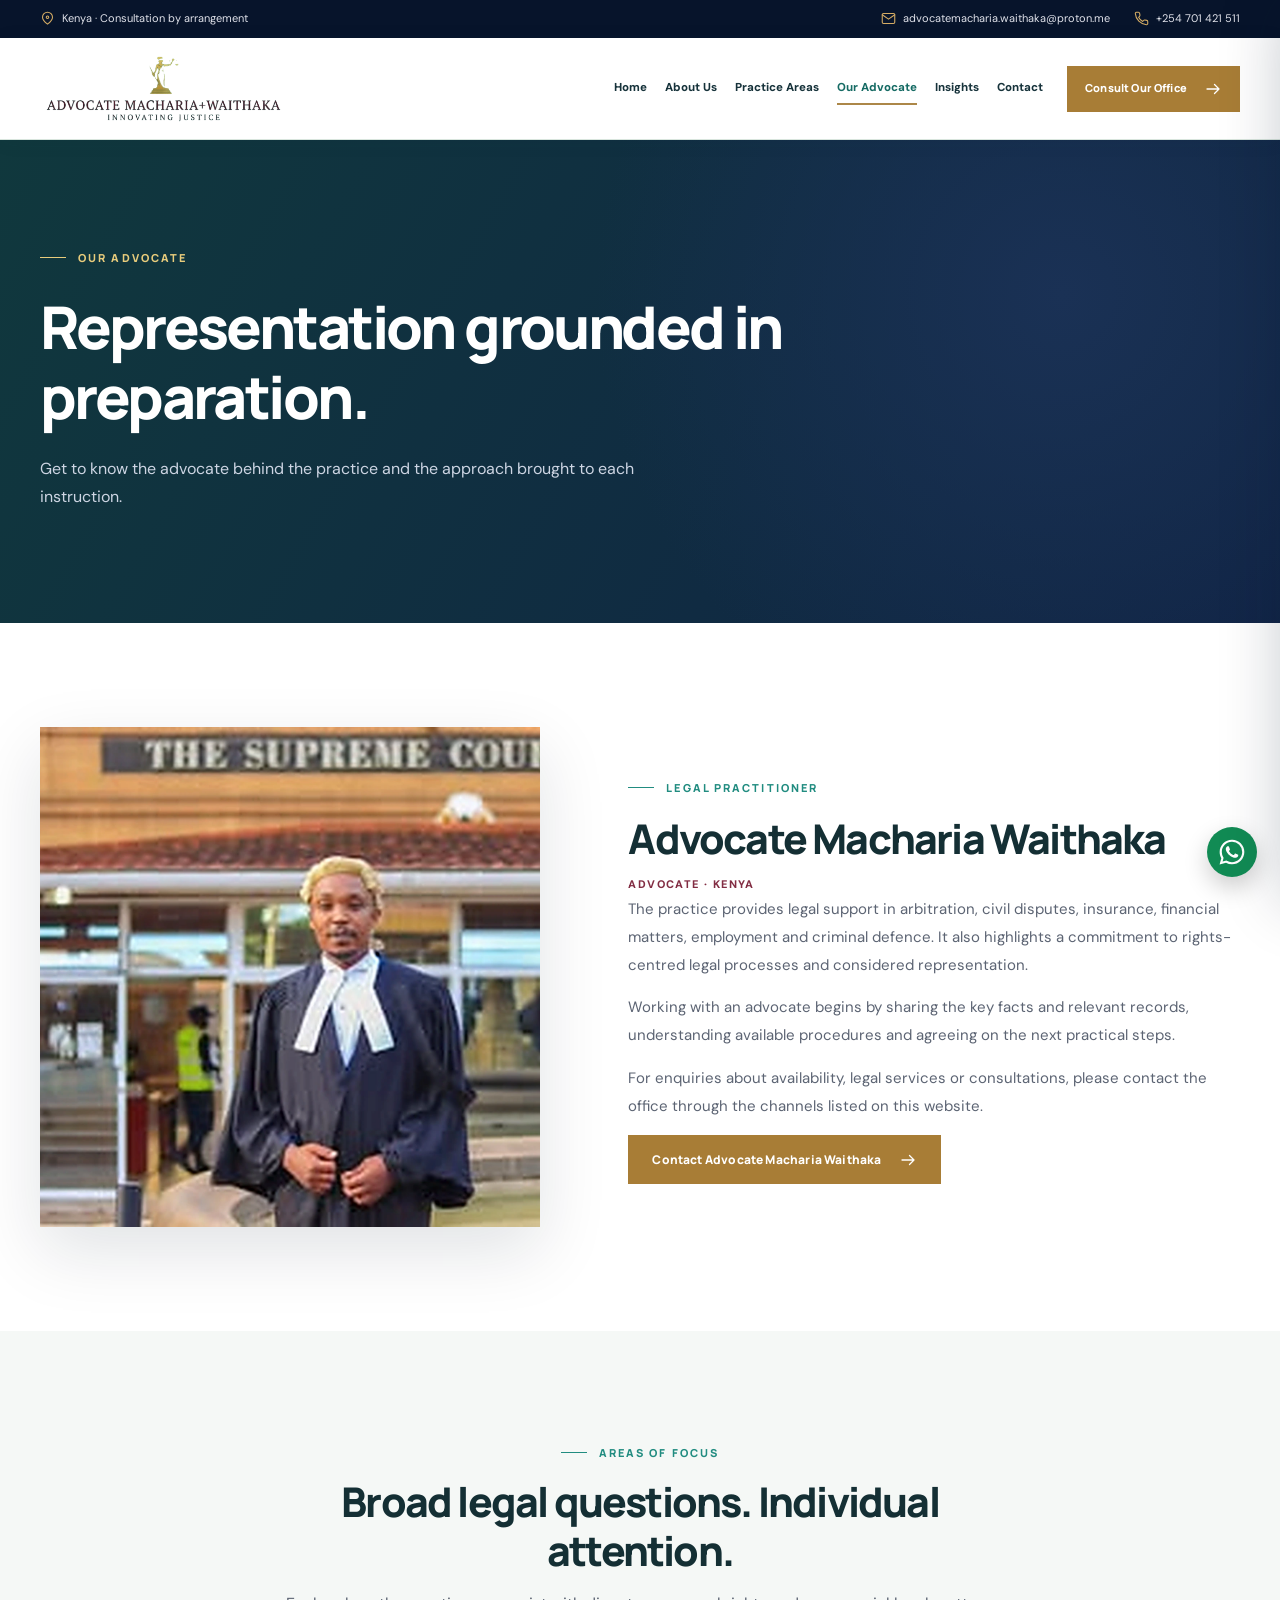
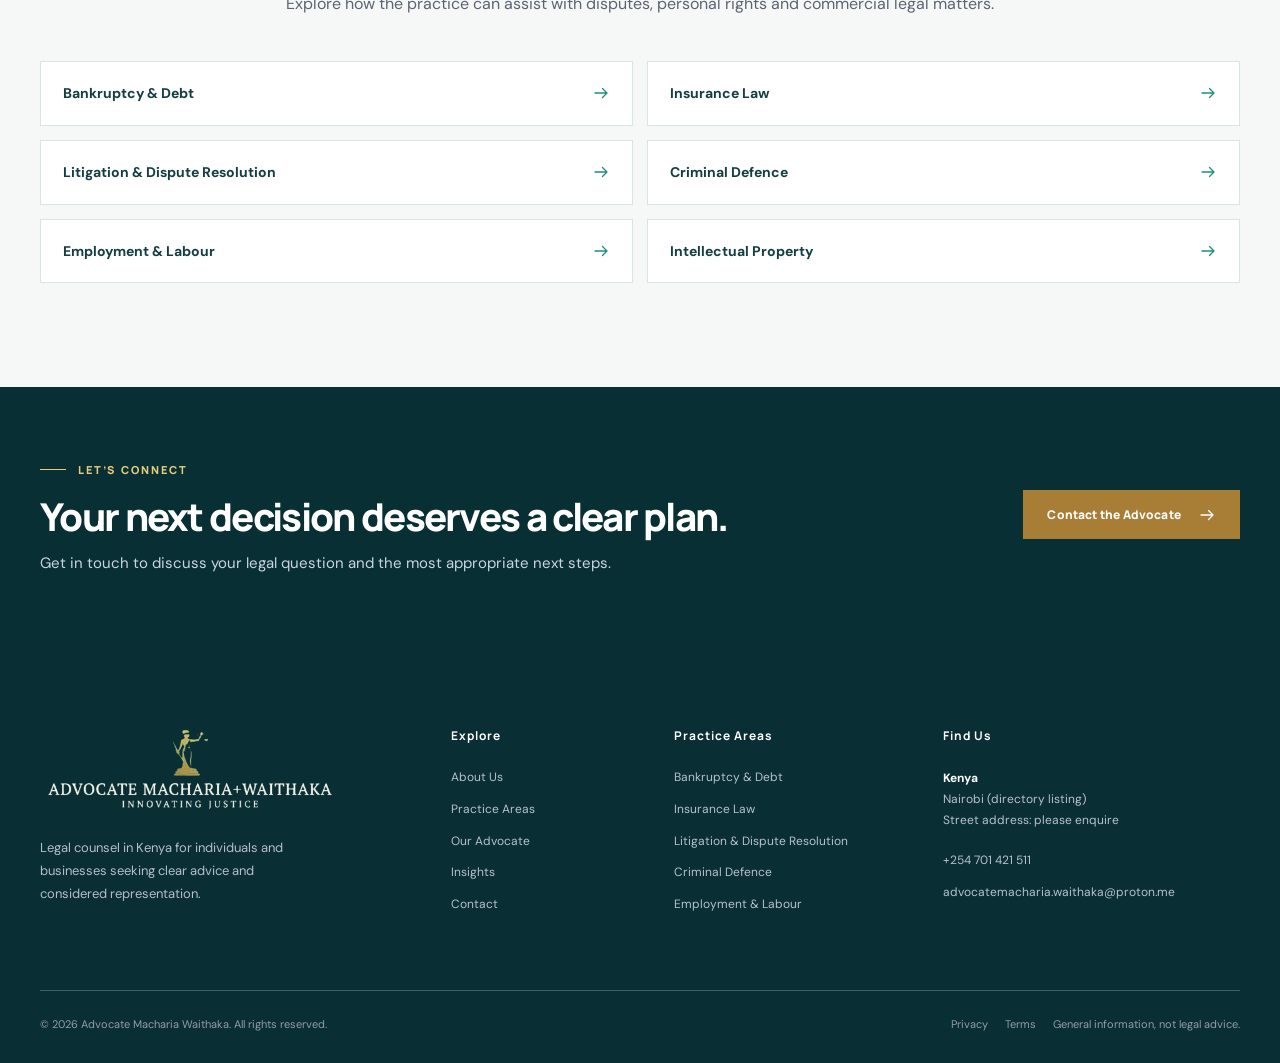
==== commit 1d854e84: "Upgrade advocate portraits to enhanced 4K images" ====
--- a/managing-partner/index.html
+++ b/managing-partner/index.html
@@ -3,7 +3,7 @@
 <div class="topbar"><div class="container topbar-inner"><span class="topbar-address"><svg aria-hidden="true" fill="none" height="18" stroke="currentColor" stroke-linecap="round" stroke-linejoin="round" stroke-width="1.7" viewbox="0 0 24 24" width="18"><path d="M20 10c0 5-8 11-8 11S4 15 4 10a8 8 0 1 1 16 0Z"></path><circle cx="12" cy="10" r="2"></circle></svg> Kenya · Consultation by arrangement</span><div class="topbar-links"><a href="mailto:advocatemacharia.waithaka@proton.me"><svg aria-hidden="true" fill="none" height="18" stroke="currentColor" stroke-linecap="round" stroke-linejoin="round" stroke-width="1.7" viewbox="0 0 24 24" width="18"><rect height="16" rx="2" width="20" x="2" y="4"></rect><path d="m2 6 10 7L22 6"></path></svg> advocatemacharia.waithaka@proton.me</a><a href="tel:+254701421511"><svg aria-hidden="true" fill="none" height="18" stroke="currentColor" stroke-linecap="round" stroke-linejoin="round" stroke-width="1.7" viewbox="0 0 24 24" width="18"><path d="M22 16.9v3a2 2 0 0 1-2.2 2A19.5 19.5 0 0 1 2.1 4.2 2 2 0 0 1 4 2h3a2 2 0 0 1 2 1.7l.5 3a2 2 0 0 1-.6 1.8l-1.6 1.6a16 16 0 0 0 6.6 6.6l1.6-1.6a2 2 0 0 1 1.8-.6l3 .5a2 2 0 0 1 1.7 2Z"></path></svg> +254 701 421 511</a></div></div></div>
 <header class="nav-shell"><div class="container nav-inner"><a aria-label="Advocate Macharia Waithaka home" class="brand" href="/"><img alt="Advocate Macharia Waithaka logo" height="1215" src="/assets/macharia-logo-transparent-4k.png" width="3840"/></a><nav aria-label="Main navigation" class="nav-links"><a class="nav-link" href="/">Home</a><a class="nav-link" href="/about/">About Us</a><a class="nav-link" href="/practice-areas/">Practice Areas</a><a aria-current="page" class="nav-link active" href="/managing-partner/">Our Advocate</a><a class="nav-link" href="/insights/">Insights</a><a class="nav-link" href="/contact/">Contact</a></nav><a class="btn btn-gold nav-cta" href="/contact/">Consult Our Office <svg aria-hidden="true" fill="none" height="18" stroke="currentColor" stroke-linecap="round" stroke-linejoin="round" stroke-width="1.7" viewbox="0 0 24 24" width="18"><path d="M4 12h16M14 6l6 6-6 6"></path></svg></a><button aria-controls="mobile-panel" aria-expanded="false" aria-label="Open menu" class="menu-open" data-mobile-open="" type="button"><svg aria-hidden="true" fill="none" height="24" stroke="currentColor" stroke-linecap="round" stroke-linejoin="round" stroke-width="1.7" viewbox="0 0 24 24" width="24"><path d="M3 6h18M3 12h18M3 18h18"></path></svg></button></div></header>
 <div class="mobile-backdrop" id="mobile-backdrop"></div><nav aria-hidden="true" aria-label="Mobile navigation" class="mobile-panel" id="mobile-panel" inert=""><div class="mobile-head"><img alt="Advocate Macharia Waithaka logo" height="1215" src="/assets/macharia-logo-transparent-4k.png" width="3840"/><button aria-label="Close menu" data-mobile-close="" type="button">×</button></div><div class="mobile-links"><a class="" href="/">Home</a><a class="" href="/about/">About Us</a><a class="" href="/practice-areas/">Practice Areas</a><a aria-current="page" class="active" href="/managing-partner/">Our Advocate</a><a class="" href="/insights/">Insights</a><a class="" href="/contact/">Contact</a></div><a class="btn btn-gold mobile-cta" href="/contact/">Request a Consultation <svg aria-hidden="true" fill="none" height="18" stroke="currentColor" stroke-linecap="round" stroke-linejoin="round" stroke-width="1.7" viewbox="0 0 24 24" width="18"><path d="M4 12h16M14 6l6 6-6 6"></path></svg></a></nav><main id="main"><section class="page-hero"><div class="container"><span class="eyebrow eyebrow-light">OUR ADVOCATE</span><h1>Representation grounded in preparation.</h1><p>Get to know the advocate behind the practice and the approach brought to each instruction.</p></div></section>
-<section class="section"><div class="container profile-layout"><div class="profile-photo"><img alt="Advocate Macharia Waithaka in court attire at the Supreme Court of Kenya" height="198" loading="lazy" src="/assets/advocate-court.jpg" width="200"/></div><div class="profile-body"><span class="eyebrow">LEGAL PRACTITIONER</span><h2>Advocate Macharia Waithaka</h2><span class="profile-role">ADVOCATE · KENYA</span><p>The practice provides legal support in arbitration, civil disputes, insurance, financial matters, employment and criminal defence. It also highlights a commitment to rights-centred legal processes and considered representation.</p><p>Working with an advocate begins by sharing the key facts and relevant records, understanding available procedures and agreeing on the next practical steps.</p><p>For enquiries about availability, legal services or consultations, please contact the office through the channels listed on this website.</p><a class="btn btn-gold" href="/contact/">Contact Advocate Macharia Waithaka <svg aria-hidden="true" fill="none" height="18" stroke="currentColor" stroke-linecap="round" stroke-linejoin="round" stroke-width="1.7" viewbox="0 0 24 24" width="18" xmlns="http://www.w3.org/2000/svg"><path d="M4 12h16M14 6l6 6-6 6"></path></svg></a></div></div></section>
+<section class="section"><div class="container profile-layout"><div class="profile-photo"><img alt="Advocate Macharia Waithaka in court attire at the Supreme Court of Kenya" height="4055" loading="lazy" src="/assets/advocate-court-1400.webp" srcset="/assets/advocate-court-1400.webp 1400w, /assets/advocate-court-4k.webp 4096w" sizes="(max-width: 850px) 92vw, 46vw" width="4096"/></div><div class="profile-body"><span class="eyebrow">LEGAL PRACTITIONER</span><h2>Advocate Macharia Waithaka</h2><span class="profile-role">ADVOCATE · KENYA</span><p>The practice provides legal support in arbitration, civil disputes, insurance, financial matters, employment and criminal defence. It also highlights a commitment to rights-centred legal processes and considered representation.</p><p>Working with an advocate begins by sharing the key facts and relevant records, understanding available procedures and agreeing on the next practical steps.</p><p>For enquiries about availability, legal services or consultations, please contact the office through the channels listed on this website.</p><a class="btn btn-gold" href="/contact/">Contact Advocate Macharia Waithaka <svg aria-hidden="true" fill="none" height="18" stroke="currentColor" stroke-linecap="round" stroke-linejoin="round" stroke-width="1.7" viewbox="0 0 24 24" width="18" xmlns="http://www.w3.org/2000/svg"><path d="M4 12h16M14 6l6 6-6 6"></path></svg></a></div></div></section>
 <section class="section cream"><div class="container"><div class="section-heading centered"><span class="eyebrow">AREAS OF FOCUS</span><h2>Broad legal questions. Individual attention.</h2><p>Explore how the practice can assist with disputes, personal rights and commercial legal matters.</p></div><div class="service-pills"><a href="/practice-areas/#debt">Bankruptcy &amp; Debt <svg aria-hidden="true" fill="none" height="18" stroke="currentColor" stroke-linecap="round" stroke-linejoin="round" stroke-width="1.7" viewbox="0 0 24 24" width="18" xmlns="http://www.w3.org/2000/svg"><path d="M4 12h16M14 6l6 6-6 6"></path></svg></a><a href="/practice-areas/#insurance">Insurance Law <svg aria-hidden="true" fill="none" height="18" stroke="currentColor" stroke-linecap="round" stroke-linejoin="round" stroke-width="1.7" viewbox="0 0 24 24" width="18" xmlns="http://www.w3.org/2000/svg"><path d="M4 12h16M14 6l6 6-6 6"></path></svg></a><a href="/practice-areas/#litigation">Litigation &amp; Dispute Resolution <svg aria-hidden="true" fill="none" height="18" stroke="currentColor" stroke-linecap="round" stroke-linejoin="round" stroke-width="1.7" viewbox="0 0 24 24" width="18" xmlns="http://www.w3.org/2000/svg"><path d="M4 12h16M14 6l6 6-6 6"></path></svg></a><a href="/practice-areas/#criminal">Criminal Defence <svg aria-hidden="true" fill="none" height="18" stroke="currentColor" stroke-linecap="round" stroke-linejoin="round" stroke-width="1.7" viewbox="0 0 24 24" width="18" xmlns="http://www.w3.org/2000/svg"><path d="M4 12h16M14 6l6 6-6 6"></path></svg></a><a href="/practice-areas/#employment">Employment &amp; Labour <svg aria-hidden="true" fill="none" height="18" stroke="currentColor" stroke-linecap="round" stroke-linejoin="round" stroke-width="1.7" viewbox="0 0 24 24" width="18" xmlns="http://www.w3.org/2000/svg"><path d="M4 12h16M14 6l6 6-6 6"></path></svg></a><a href="/practice-areas/#ip">Intellectual Property <svg aria-hidden="true" fill="none" height="18" stroke="currentColor" stroke-linecap="round" stroke-linejoin="round" stroke-width="1.7" viewbox="0 0 24 24" width="18" xmlns="http://www.w3.org/2000/svg"><path d="M4 12h16M14 6l6 6-6 6"></path></svg></a></div></div></section></main><section class="closing"><div class="container closing-inner"><div><span class="eyebrow eyebrow-light">LET’S CONNECT</span><h2>Your next decision deserves a clear plan.</h2><p>Get in touch to discuss your legal question and the most appropriate next steps.</p></div><a class="btn btn-gold" href="/contact/">Contact the Advocate <svg aria-hidden="true" fill="none" height="18" stroke="currentColor" stroke-linecap="round" stroke-linejoin="round" stroke-width="1.7" viewbox="0 0 24 24" width="18" xmlns="http://www.w3.org/2000/svg"><path d="M4 12h16M14 6l6 6-6 6"></path></svg></a></div></section>
 <footer class="site-footer"><div class="container"><div class="footer-grid"><div class="footer-about"><a class="footer-logo" href="/"><img alt="Advocate Macharia Waithaka logo" height="1215" loading="lazy" src="/assets/macharia-logo-footer-transparent-4k.png" width="3840"/></a><p>Legal counsel in Kenya for individuals and businesses seeking clear advice and considered representation.</p></div><div><h3>Explore</h3><div class="footer-links"><a href="/about/">About Us</a><a href="/practice-areas/">Practice Areas</a><a href="/managing-partner/">Our Advocate</a><a href="/insights/">Insights</a><a href="/contact/">Contact</a></div></div><div><h3>Practice Areas</h3><div class="footer-links"><a href="/practice-areas/#debt">Bankruptcy &amp; Debt</a><a href="/practice-areas/#insurance">Insurance Law</a><a href="/practice-areas/#litigation">Litigation &amp; Dispute Resolution</a><a href="/practice-areas/#criminal">Criminal Defence</a><a href="/practice-areas/#employment">Employment &amp; Labour</a></div></div><div><h3>Find Us</h3><address><strong>Kenya</strong><br/>Nairobi (directory listing)<br/>Street address: please enquire</address><div class="footer-links footer-contact"><a href="tel:+254701421511">+254 701 421 511</a><a href="mailto:advocatemacharia.waithaka@proton.me">advocatemacharia.waithaka@proton.me</a></div></div></div><div class="footer-bottom"><span>© 2026 Advocate Macharia Waithaka. All rights reserved.</span><div><a href="/privacy/">Privacy</a><a href="/terms/">Terms</a><span>General information, not legal advice.</span></div></div></div></footer>
 <button aria-label="Back to top" class="scroll-top" title="Back to top" type="button">↑</button><a aria-label="Chat with Advocate Macharia Waithaka on WhatsApp at +254 701 421 511" class="floating-whatsapp" href="https://wa.me/254701421511?text=Hello%20Advocate%20Macharia%20Waithaka%2C%20I%20would%20like%20to%20enquire%20about%20legal%20services." rel="noopener noreferrer" target="_blank" title="Chat on WhatsApp"><svg aria-hidden="true" focusable="false" role="img" viewbox="0 0 32 32" xmlns="http://www.w3.org/2000/svg"><path d="M16 .8C7.61.8.8 7.59.8 15.98c0 2.69.7 5.31 2.03 7.62L.7 31.3l7.91-2.08a15.15 15.15 0 0 0 7.37 1.88h.01c8.38 0 15.2-6.82 15.2-15.2 0-4.06-1.58-7.88-4.46-10.76A15.07 15.07 0 0 0 16 .8Zm0 27.73a12.54 12.54 0 0 1-6.39-1.75l-.46-.27-4.7 1.23 1.25-4.58-.3-.47a12.5 12.5 0 0 1-1.93-6.7C3.47 9.08 9.08 3.47 16 3.47a12.45 12.45 0 0 1 8.87 3.68 12.48 12.48 0 0 1 3.67 8.86c0 6.91-5.62 12.52-12.54 12.52Zm6.88-9.38c-.38-.19-2.23-1.1-2.58-1.23-.34-.13-.59-.19-.84.19s-.96 1.23-1.18 1.49-.44.29-.82.1a10.32 10.32 0 0 1-3.04-1.88 11.39 11.39 0 0 1-2.1-2.61c-.22-.38-.02-.58.16-.77.17-.17.38-.44.57-.66s.25-.38.38-.63.06-.47-.03-.66c-.1-.19-.85-2.04-1.16-2.8-.3-.74-.61-.64-.84-.65l-.71-.01c-.25 0-.66.1-1.01.47-.34.38-1.32 1.29-1.32 3.13s1.35 3.63 1.54 3.88c.19.25 2.65 4.04 6.42 5.66.9.39 1.61.62 2.16.79.91.29 1.74.25 2.4.15.73-.11 2.23-.91 2.55-1.79.32-.88.32-1.64.22-1.79-.1-.16-.35-.25-.72-.44Z" fill="currentColor"></path></svg><span aria-hidden="true" class="whatsapp-tooltip">WhatsApp Us</span></a></body></html>
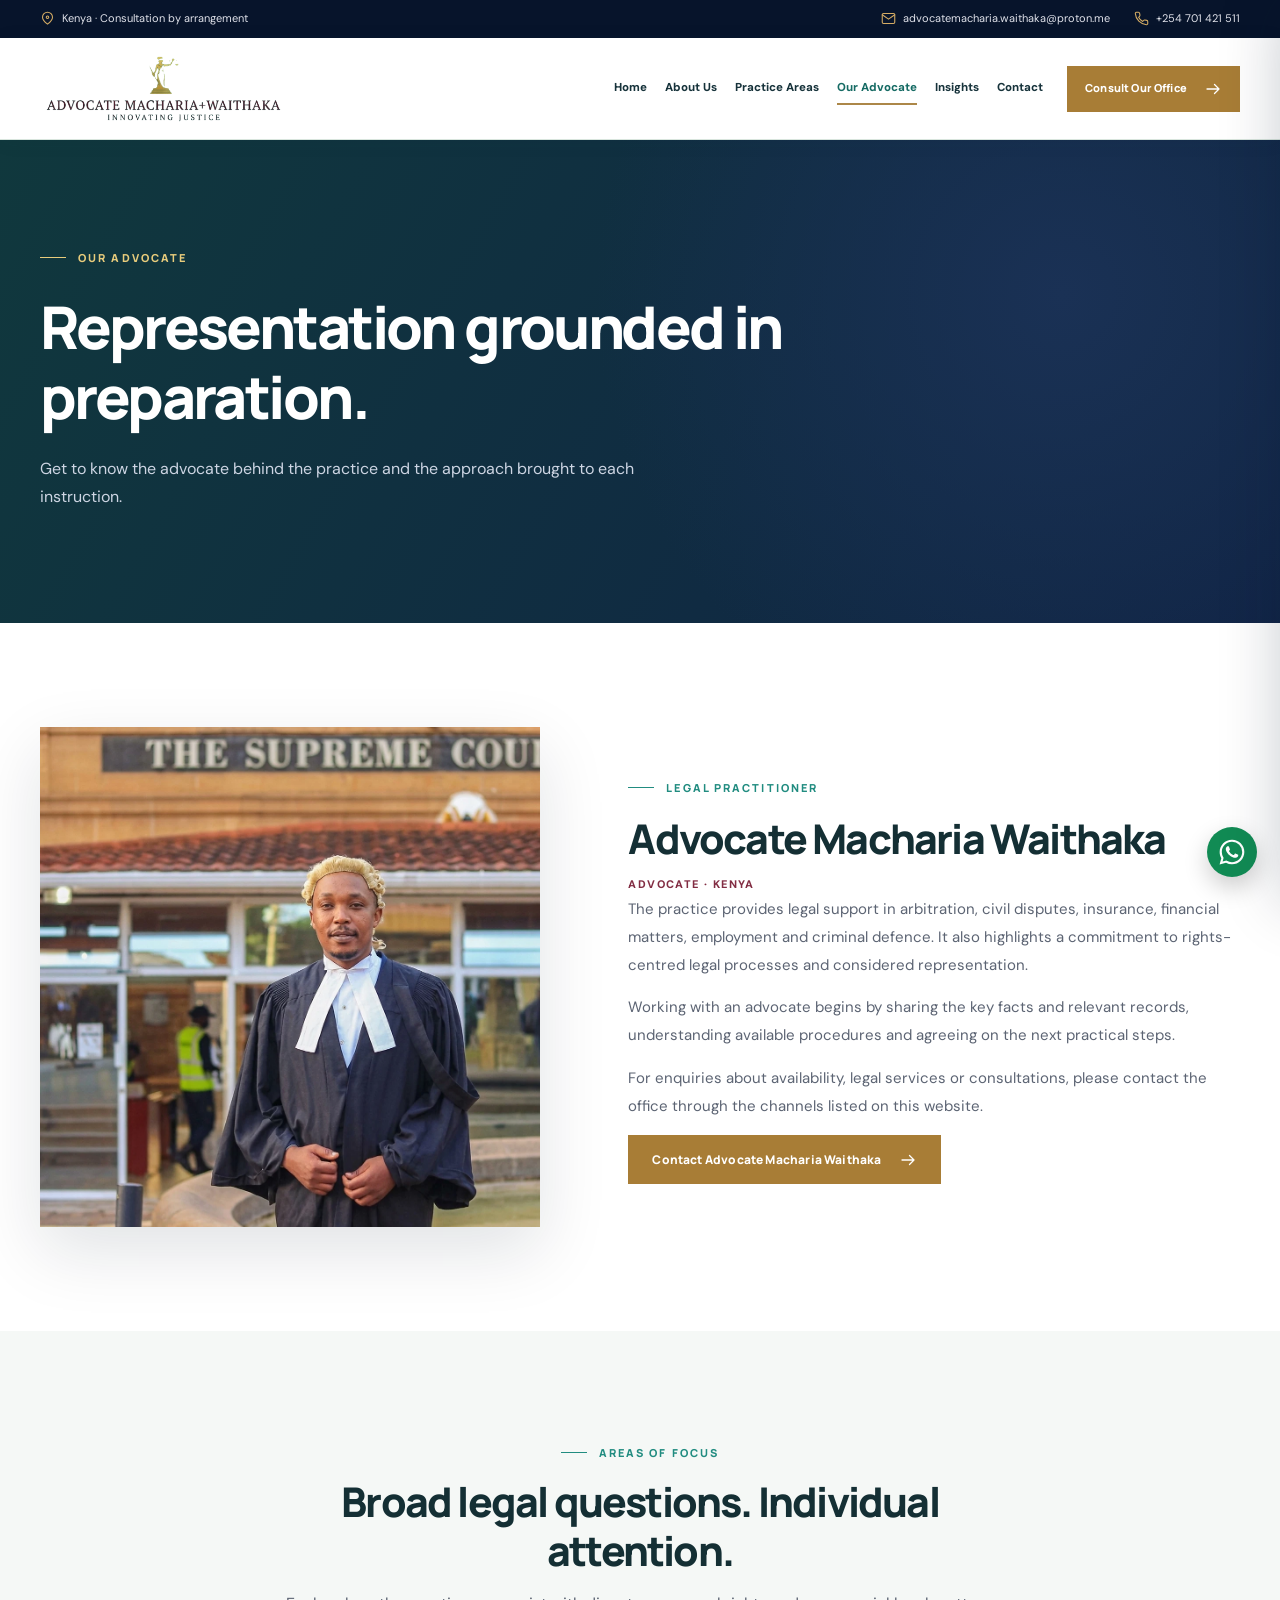
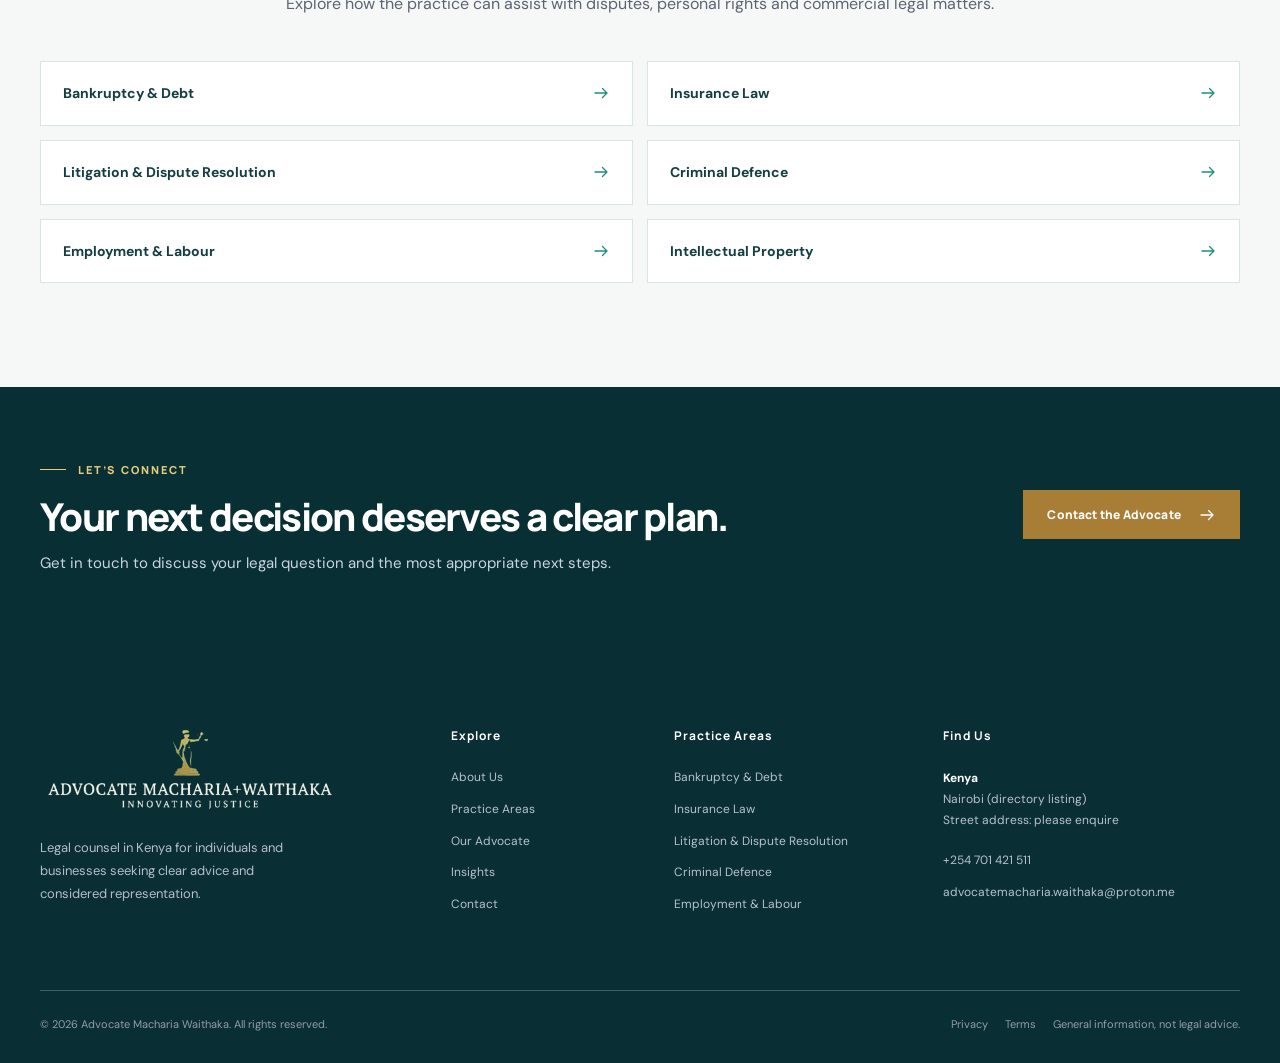
==== commit 30683192: "Replace blurry advocate portraits with clearer high-resolution photographs" ====
--- a/managing-partner/index.html
+++ b/managing-partner/index.html
@@ -3,7 +3,7 @@
 <div class="topbar"><div class="container topbar-inner"><span class="topbar-address"><svg aria-hidden="true" fill="none" height="18" stroke="currentColor" stroke-linecap="round" stroke-linejoin="round" stroke-width="1.7" viewbox="0 0 24 24" width="18"><path d="M20 10c0 5-8 11-8 11S4 15 4 10a8 8 0 1 1 16 0Z"></path><circle cx="12" cy="10" r="2"></circle></svg> Kenya · Consultation by arrangement</span><div class="topbar-links"><a href="mailto:advocatemacharia.waithaka@proton.me"><svg aria-hidden="true" fill="none" height="18" stroke="currentColor" stroke-linecap="round" stroke-linejoin="round" stroke-width="1.7" viewbox="0 0 24 24" width="18"><rect height="16" rx="2" width="20" x="2" y="4"></rect><path d="m2 6 10 7L22 6"></path></svg> advocatemacharia.waithaka@proton.me</a><a href="tel:+254701421511"><svg aria-hidden="true" fill="none" height="18" stroke="currentColor" stroke-linecap="round" stroke-linejoin="round" stroke-width="1.7" viewbox="0 0 24 24" width="18"><path d="M22 16.9v3a2 2 0 0 1-2.2 2A19.5 19.5 0 0 1 2.1 4.2 2 2 0 0 1 4 2h3a2 2 0 0 1 2 1.7l.5 3a2 2 0 0 1-.6 1.8l-1.6 1.6a16 16 0 0 0 6.6 6.6l1.6-1.6a2 2 0 0 1 1.8-.6l3 .5a2 2 0 0 1 1.7 2Z"></path></svg> +254 701 421 511</a></div></div></div>
 <header class="nav-shell"><div class="container nav-inner"><a aria-label="Advocate Macharia Waithaka home" class="brand" href="/"><img alt="Advocate Macharia Waithaka logo" height="1215" src="/assets/macharia-logo-transparent-4k.png" width="3840"/></a><nav aria-label="Main navigation" class="nav-links"><a class="nav-link" href="/">Home</a><a class="nav-link" href="/about/">About Us</a><a class="nav-link" href="/practice-areas/">Practice Areas</a><a aria-current="page" class="nav-link active" href="/managing-partner/">Our Advocate</a><a class="nav-link" href="/insights/">Insights</a><a class="nav-link" href="/contact/">Contact</a></nav><a class="btn btn-gold nav-cta" href="/contact/">Consult Our Office <svg aria-hidden="true" fill="none" height="18" stroke="currentColor" stroke-linecap="round" stroke-linejoin="round" stroke-width="1.7" viewbox="0 0 24 24" width="18"><path d="M4 12h16M14 6l6 6-6 6"></path></svg></a><button aria-controls="mobile-panel" aria-expanded="false" aria-label="Open menu" class="menu-open" data-mobile-open="" type="button"><svg aria-hidden="true" fill="none" height="24" stroke="currentColor" stroke-linecap="round" stroke-linejoin="round" stroke-width="1.7" viewbox="0 0 24 24" width="24"><path d="M3 6h18M3 12h18M3 18h18"></path></svg></button></div></header>
 <div class="mobile-backdrop" id="mobile-backdrop"></div><nav aria-hidden="true" aria-label="Mobile navigation" class="mobile-panel" id="mobile-panel" inert=""><div class="mobile-head"><img alt="Advocate Macharia Waithaka logo" height="1215" src="/assets/macharia-logo-transparent-4k.png" width="3840"/><button aria-label="Close menu" data-mobile-close="" type="button">×</button></div><div class="mobile-links"><a class="" href="/">Home</a><a class="" href="/about/">About Us</a><a class="" href="/practice-areas/">Practice Areas</a><a aria-current="page" class="active" href="/managing-partner/">Our Advocate</a><a class="" href="/insights/">Insights</a><a class="" href="/contact/">Contact</a></div><a class="btn btn-gold mobile-cta" href="/contact/">Request a Consultation <svg aria-hidden="true" fill="none" height="18" stroke="currentColor" stroke-linecap="round" stroke-linejoin="round" stroke-width="1.7" viewbox="0 0 24 24" width="18"><path d="M4 12h16M14 6l6 6-6 6"></path></svg></a></nav><main id="main"><section class="page-hero"><div class="container"><span class="eyebrow eyebrow-light">OUR ADVOCATE</span><h1>Representation grounded in preparation.</h1><p>Get to know the advocate behind the practice and the approach brought to each instruction.</p></div></section>
-<section class="section"><div class="container profile-layout"><div class="profile-photo"><img alt="Advocate Macharia Waithaka in court attire at the Supreme Court of Kenya" height="4055" loading="lazy" src="/assets/advocate-court-1400.webp" srcset="/assets/advocate-court-1400.webp 1400w, /assets/advocate-court-4k.webp 4096w" sizes="(max-width: 850px) 92vw, 46vw" width="4096"/></div><div class="profile-body"><span class="eyebrow">LEGAL PRACTITIONER</span><h2>Advocate Macharia Waithaka</h2><span class="profile-role">ADVOCATE · KENYA</span><p>The practice provides legal support in arbitration, civil disputes, insurance, financial matters, employment and criminal defence. It also highlights a commitment to rights-centred legal processes and considered representation.</p><p>Working with an advocate begins by sharing the key facts and relevant records, understanding available procedures and agreeing on the next practical steps.</p><p>For enquiries about availability, legal services or consultations, please contact the office through the channels listed on this website.</p><a class="btn btn-gold" href="/contact/">Contact Advocate Macharia Waithaka <svg aria-hidden="true" fill="none" height="18" stroke="currentColor" stroke-linecap="round" stroke-linejoin="round" stroke-width="1.7" viewbox="0 0 24 24" width="18" xmlns="http://www.w3.org/2000/svg"><path d="M4 12h16M14 6l6 6-6 6"></path></svg></a></div></div></section>
+<section class="section"><div class="container profile-layout"><div class="profile-photo"><img alt="Advocate Macharia Waithaka in legal attire outside the Supreme Court" decoding="async" height="1024" loading="lazy" sizes="(max-width: 900px) calc(100vw - 44px), (max-width: 1250px) 44vw, 520px" src="/assets/advocate-court-new-1150.webp" srcset="/assets/advocate-court-new-1150.webp 1150w, /assets/advocate-court-new-2048.webp 2048w, /assets/advocate-court-new-4k.webp 4096w" width="1034"/></div><div class="profile-body"><span class="eyebrow">LEGAL PRACTITIONER</span><h2>Advocate Macharia Waithaka</h2><span class="profile-role">ADVOCATE · KENYA</span><p>The practice provides legal support in arbitration, civil disputes, insurance, financial matters, employment and criminal defence. It also highlights a commitment to rights-centred legal processes and considered representation.</p><p>Working with an advocate begins by sharing the key facts and relevant records, understanding available procedures and agreeing on the next practical steps.</p><p>For enquiries about availability, legal services or consultations, please contact the office through the channels listed on this website.</p><a class="btn btn-gold" href="/contact/">Contact Advocate Macharia Waithaka <svg aria-hidden="true" fill="none" height="18" stroke="currentColor" stroke-linecap="round" stroke-linejoin="round" stroke-width="1.7" viewbox="0 0 24 24" width="18" xmlns="http://www.w3.org/2000/svg"><path d="M4 12h16M14 6l6 6-6 6"></path></svg></a></div></div></section>
 <section class="section cream"><div class="container"><div class="section-heading centered"><span class="eyebrow">AREAS OF FOCUS</span><h2>Broad legal questions. Individual attention.</h2><p>Explore how the practice can assist with disputes, personal rights and commercial legal matters.</p></div><div class="service-pills"><a href="/practice-areas/#debt">Bankruptcy &amp; Debt <svg aria-hidden="true" fill="none" height="18" stroke="currentColor" stroke-linecap="round" stroke-linejoin="round" stroke-width="1.7" viewbox="0 0 24 24" width="18" xmlns="http://www.w3.org/2000/svg"><path d="M4 12h16M14 6l6 6-6 6"></path></svg></a><a href="/practice-areas/#insurance">Insurance Law <svg aria-hidden="true" fill="none" height="18" stroke="currentColor" stroke-linecap="round" stroke-linejoin="round" stroke-width="1.7" viewbox="0 0 24 24" width="18" xmlns="http://www.w3.org/2000/svg"><path d="M4 12h16M14 6l6 6-6 6"></path></svg></a><a href="/practice-areas/#litigation">Litigation &amp; Dispute Resolution <svg aria-hidden="true" fill="none" height="18" stroke="currentColor" stroke-linecap="round" stroke-linejoin="round" stroke-width="1.7" viewbox="0 0 24 24" width="18" xmlns="http://www.w3.org/2000/svg"><path d="M4 12h16M14 6l6 6-6 6"></path></svg></a><a href="/practice-areas/#criminal">Criminal Defence <svg aria-hidden="true" fill="none" height="18" stroke="currentColor" stroke-linecap="round" stroke-linejoin="round" stroke-width="1.7" viewbox="0 0 24 24" width="18" xmlns="http://www.w3.org/2000/svg"><path d="M4 12h16M14 6l6 6-6 6"></path></svg></a><a href="/practice-areas/#employment">Employment &amp; Labour <svg aria-hidden="true" fill="none" height="18" stroke="currentColor" stroke-linecap="round" stroke-linejoin="round" stroke-width="1.7" viewbox="0 0 24 24" width="18" xmlns="http://www.w3.org/2000/svg"><path d="M4 12h16M14 6l6 6-6 6"></path></svg></a><a href="/practice-areas/#ip">Intellectual Property <svg aria-hidden="true" fill="none" height="18" stroke="currentColor" stroke-linecap="round" stroke-linejoin="round" stroke-width="1.7" viewbox="0 0 24 24" width="18" xmlns="http://www.w3.org/2000/svg"><path d="M4 12h16M14 6l6 6-6 6"></path></svg></a></div></div></section></main><section class="closing"><div class="container closing-inner"><div><span class="eyebrow eyebrow-light">LET’S CONNECT</span><h2>Your next decision deserves a clear plan.</h2><p>Get in touch to discuss your legal question and the most appropriate next steps.</p></div><a class="btn btn-gold" href="/contact/">Contact the Advocate <svg aria-hidden="true" fill="none" height="18" stroke="currentColor" stroke-linecap="round" stroke-linejoin="round" stroke-width="1.7" viewbox="0 0 24 24" width="18" xmlns="http://www.w3.org/2000/svg"><path d="M4 12h16M14 6l6 6-6 6"></path></svg></a></div></section>
 <footer class="site-footer"><div class="container"><div class="footer-grid"><div class="footer-about"><a class="footer-logo" href="/"><img alt="Advocate Macharia Waithaka logo" height="1215" loading="lazy" src="/assets/macharia-logo-footer-transparent-4k.png" width="3840"/></a><p>Legal counsel in Kenya for individuals and businesses seeking clear advice and considered representation.</p></div><div><h3>Explore</h3><div class="footer-links"><a href="/about/">About Us</a><a href="/practice-areas/">Practice Areas</a><a href="/managing-partner/">Our Advocate</a><a href="/insights/">Insights</a><a href="/contact/">Contact</a></div></div><div><h3>Practice Areas</h3><div class="footer-links"><a href="/practice-areas/#debt">Bankruptcy &amp; Debt</a><a href="/practice-areas/#insurance">Insurance Law</a><a href="/practice-areas/#litigation">Litigation &amp; Dispute Resolution</a><a href="/practice-areas/#criminal">Criminal Defence</a><a href="/practice-areas/#employment">Employment &amp; Labour</a></div></div><div><h3>Find Us</h3><address><strong>Kenya</strong><br/>Nairobi (directory listing)<br/>Street address: please enquire</address><div class="footer-links footer-contact"><a href="tel:+254701421511">+254 701 421 511</a><a href="mailto:advocatemacharia.waithaka@proton.me">advocatemacharia.waithaka@proton.me</a></div></div></div><div class="footer-bottom"><span>© 2026 Advocate Macharia Waithaka. All rights reserved.</span><div><a href="/privacy/">Privacy</a><a href="/terms/">Terms</a><span>General information, not legal advice.</span></div></div></div></footer>
 <button aria-label="Back to top" class="scroll-top" title="Back to top" type="button">↑</button><a aria-label="Chat with Advocate Macharia Waithaka on WhatsApp at +254 701 421 511" class="floating-whatsapp" href="https://wa.me/254701421511?text=Hello%20Advocate%20Macharia%20Waithaka%2C%20I%20would%20like%20to%20enquire%20about%20legal%20services." rel="noopener noreferrer" target="_blank" title="Chat on WhatsApp"><svg aria-hidden="true" focusable="false" role="img" viewbox="0 0 32 32" xmlns="http://www.w3.org/2000/svg"><path d="M16 .8C7.61.8.8 7.59.8 15.98c0 2.69.7 5.31 2.03 7.62L.7 31.3l7.91-2.08a15.15 15.15 0 0 0 7.37 1.88h.01c8.38 0 15.2-6.82 15.2-15.2 0-4.06-1.58-7.88-4.46-10.76A15.07 15.07 0 0 0 16 .8Zm0 27.73a12.54 12.54 0 0 1-6.39-1.75l-.46-.27-4.7 1.23 1.25-4.58-.3-.47a12.5 12.5 0 0 1-1.93-6.7C3.47 9.08 9.08 3.47 16 3.47a12.45 12.45 0 0 1 8.87 3.68 12.48 12.48 0 0 1 3.67 8.86c0 6.91-5.62 12.52-12.54 12.52Zm6.88-9.38c-.38-.19-2.23-1.1-2.58-1.23-.34-.13-.59-.19-.84.19s-.96 1.23-1.18 1.49-.44.29-.82.1a10.32 10.32 0 0 1-3.04-1.88 11.39 11.39 0 0 1-2.1-2.61c-.22-.38-.02-.58.16-.77.17-.17.38-.44.57-.66s.25-.38.38-.63.06-.47-.03-.66c-.1-.19-.85-2.04-1.16-2.8-.3-.74-.61-.64-.84-.65l-.71-.01c-.25 0-.66.1-1.01.47-.34.38-1.32 1.29-1.32 3.13s1.35 3.63 1.54 3.88c.19.25 2.65 4.04 6.42 5.66.9.39 1.61.62 2.16.79.91.29 1.74.25 2.4.15.73-.11 2.23-.91 2.55-1.79.32-.88.32-1.64.22-1.79-.1-.16-.35-.25-.72-.44Z" fill="currentColor"></path></svg><span aria-hidden="true" class="whatsapp-tooltip">WhatsApp Us</span></a></body></html>
--- a/assets/site.css
+++ b/assets/site.css
@@ -61,3 +61,7 @@
 @media(max-width:950px){.contact-layout{grid-template-columns:1fr;gap:45px}}
 @media(max-width:760px){.values-grid,.service-pills{grid-template-columns:1fr}.contact-form-shell{padding:25px 20px}}
 @media(max-width:600px){.contact-copy h2{font-size:clamp(27px,8vw,40px)}.values-grid{gap:12px}.service-pills a{font-size:13px;padding:16px}.contact-details a{font-size:16px}}
+
+/* Uploaded clearer portraits (2026-10-12). Use natural aspect-ratio scaling and crop, never distort. */
+.intro-picture>img{object-fit:cover;object-position:center 24%;}
+.profile-photo>img{object-fit:cover;object-position:center 39%;}
